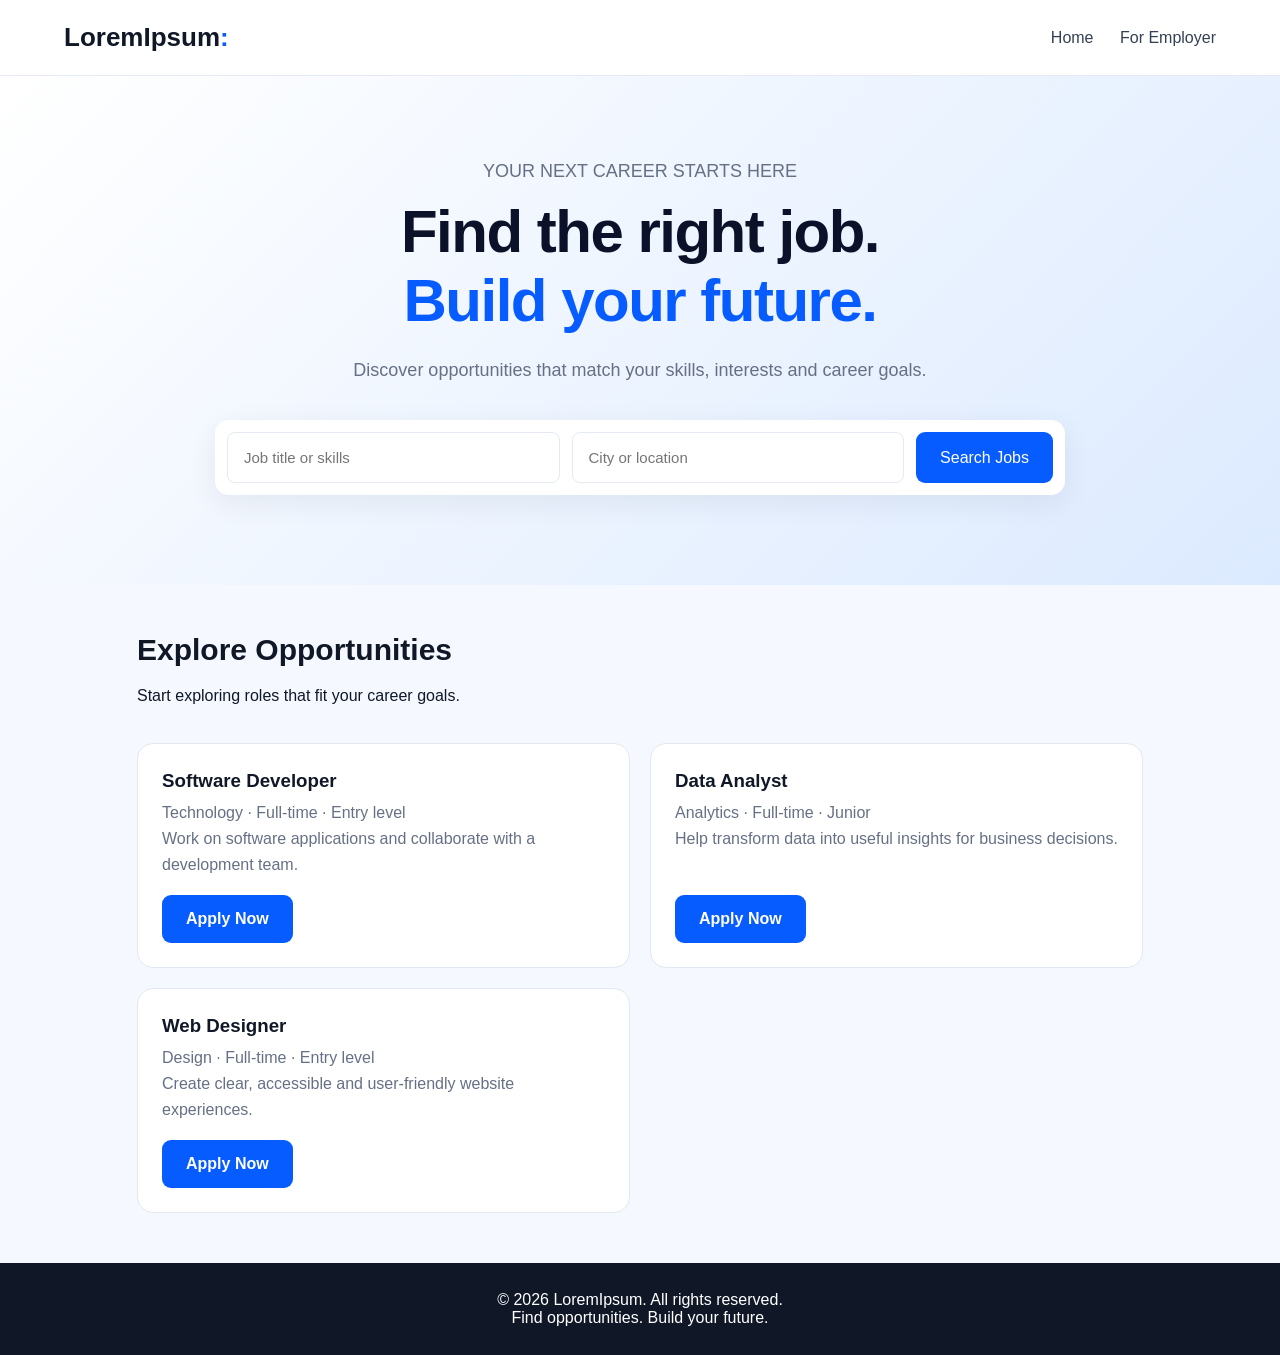
==== pages/employee.html @ 87684c15 "Add complete job portal website" ====
<!DOCTYPE html>
<html lang="en">
<head>
    <meta charset="UTF-8">
    <meta name="viewport" content="width=device-width, initial-scale=1.0">
    <title>Find Opportunities - JobPortal</title>
    <link rel="stylesheet" href="../css/style.css">
</head>
<body>
    <header class="employee-header">
        <div class="employee-logo">LoremIpsum<span>:</span></div>
        <nav>
            <a href="../index.html">Home</a>
            <a href="employer.html">For Employer</a>
        </nav>
    </header>

    <section class="employee-hero">
        <p>YOUR NEXT CAREER STARTS HERE</p>
        <h1>Find the right job.<br><span>Build your future.</span></h1>
        <p>Discover opportunities that match your skills, interests and career goals.</p>

        <form class="job-search" id="jobSearchForm">
            <input id="jobKeyword" type="search" placeholder="Job title or skills">
            <input id="jobLocation" type="search" placeholder="City or location">
            <button type="submit">Search Jobs</button>
        </form>
    </section>

    <main class="employee-section">
        <h2>Explore Opportunities</h2>
        <p>Start exploring roles that fit your career goals.</p>

        <div class="job-card">
            <h3>Software Developer</h3>
            <p>Technology · Full-time · Entry level</p>
            <p>Work on software applications and collaborate with a development team.</p>
            <a class="employee-button" href="mailto:careers@example.com?subject=Software%20Developer%20Application">Apply Now</a>
        </div>

        <div class="job-card">
            <h3>Data Analyst</h3>
            <p>Analytics · Full-time · Junior</p>
            <p>Help transform data into useful insights for business decisions.</p>
            <a class="employee-button" href="mailto:careers@example.com?subject=Data%20Analyst%20Application">Apply Now</a>
        </div>

        <div class="job-card">
            <h3>Web Designer</h3>
            <p>Design · Full-time · Entry level</p>
            <p>Create clear, accessible and user-friendly website experiences.</p>
            <a class="employee-button" href="mailto:careers@example.com?subject=Web%20Designer%20Application">Apply Now</a>
        </div>

        <p id="searchMessage" role="status"></p>
    </main>

    <footer class="employee-footer">
        <p>© 2026 LoremIpsum. All rights reserved.</p>
        <p>Find opportunities. Build your future.</p>
    </footer>

    <script>
        const searchForm = document.getElementById("jobSearchForm");
        const jobCards = document.querySelectorAll(".job-card");
        const searchMessage = document.getElementById("searchMessage");

        searchForm.addEventListener("submit", function(event) {
            event.preventDefault();

            const keyword = document.getElementById("jobKeyword").value.trim().toLowerCase();
            const location = document.getElementById("jobLocation").value.trim().toLowerCase();
            let matches = 0;

            jobCards.forEach(function(card) {
                const text = card.textContent.toLowerCase();
                const matchesKeyword = !keyword || text.includes(keyword);
                const matchesLocation = !location || text.includes(location);

                const show = matchesKeyword && matchesLocation;
                card.hidden = !show;
                if (show) matches++;
            });

            searchMessage.textContent = matches
                ? matches + " sample job(s) found."
                : "No matching sample jobs found. Try different search terms.";
        });
    </script>
</body>
</html>
---- css/style.css ----
/* Google Fonts are imported in HTML */
:root {
    --primary-blue: #0052ff;
    --primary-hover: #0040cc;
    --bg-light: #f0f7ff;
    --text-dark: #0a1128;
    --text-muted: #64748b;
    --border-color: #cbd5e1;
    --white: #ffffff;
    --success-green: #16a34a;
    --yellow-badge: #eab308;
    --font-main: 'Manrope', sans-serif;
}

html {
    scroll-behavior: smooth;
}

*, *::before, *::after {
    margin: 0;
    padding: 0;
    box-sizing: border-box;
}

body, button, input, select, textarea {
    font-family: 'Manrope', sans-serif;
}

body {
    font-family: 'Manrope', sans-serif;
    color: var(--text-dark);
    background-color: var(--white);
    overflow-x: hidden;
    -webkit-font-smoothing: antialiased;
}

/* Navigation Bar */
.navbar {
    width: 100%;
    background-color: rgba(255, 255, 255, 0.85);
    backdrop-filter: blur(12px);
    -webkit-backdrop-filter: blur(12px);
    padding: 20px 0;
    position: fixed;
    top: 0;
    left: 0;
    z-index: 1000;
    border-bottom: 1px solid rgba(226, 232, 240, 0.8);
    box-shadow: 0 4px 30px rgba(0, 0, 0, 0.03);
}

.nav-container {
    max-width: 1560px;
    width: 94%;
    margin: 0 auto;
    padding: 0 20px;
    display: flex;
    justify-content: space-between;
    align-items: center;
}

.logo {
    font-size: 1.6rem;
    font-weight: 800;
    color: #0f172a;
    letter-spacing: -0.03em;
    cursor: pointer;
}

.logo a {
    text-decoration: none;
    color: inherit;
    display: inline-block;
}

.logo-accent {
    color: var(--primary-blue);
}

.nav-links {
    display: flex;
    align-items: center;
    gap: 48px;
}

.nav-links a {
    text-decoration: none;
    color: #475569;
    font-weight: 600;
    font-size: 0.95rem;
    position: relative;
    padding: 8px 0;
    transition: color 0.3s ease;
}

.nav-links a:hover,
.nav-links a.active {
    color: var(--primary-blue);
}

.nav-links a::after {
    content: '';
    position: absolute;
    bottom: 0;
    left: 0;
    width: 0%;
    height: 2px;
    background-color: var(--primary-blue);
    border-radius: 4px;
    transition: width 0.3s ease;
}

.nav-links a:hover::after,
.nav-links a.active::after {
    width: 100%;
}

/* Standalone Employer Page Hero modifier */
.employer-page-hero {
    padding-top: 110px !important;
    border-top: none !important;
}

/* Hero Section */
.hero-section {
    position: relative;
    min-height: 100vh;
    display: flex;
    align-items: center;
    background: radial-gradient(circle at 85% 25%, rgba(219, 234, 254, 0.6) 0%, transparent 45%),
                radial-gradient(circle at 15% 75%, rgba(239, 246, 255, 0.8) 0%, transparent 40%),
                linear-gradient(135deg, #f8fbff 0%, #e8f2fe 100%);
    overflow: hidden;
    padding: 110px 0 50px 0;
}

/* Background Blobs */
.bg-shape {
    position: absolute;
    border-radius: 50%;
    filter: blur(80px);
    z-index: 0;
}

.blob-1 {
    top: -100px;
    left: -100px;
    width: 600px;
    height: 600px;
    background: rgba(255, 255, 255, 0.8);
}

.blob-2 {
    bottom: -100px;
    right: 10%;
    width: 800px;
    height: 800px;
    background: rgba(96, 165, 250, 0.3);
}

.blob-3 {
    top: 20%;
    right: 30%;
    width: 400px;
    height: 400px;
    background: rgba(147, 197, 253, 0.4);
}

.container {
    position: relative;
    z-index: 1;
    max-width: 1620px;
    width: 95%;
    margin: 0 auto;
    padding: 0 20px;
    display: grid;
    grid-template-columns: 1fr 1.15fr;
    gap: 40px;
    align-items: center;
    min-height: calc(100vh - 120px);
}

/* LEFT COLUMN */
.left-column {
    max-width: 680px;
    width: 100%;
    display: flex;
    flex-direction: column;
    justify-content: center;
}

.eyebrow {
    font-size: 0.85rem;
    font-weight: 700;
    letter-spacing: 2.5px;
    color: var(--primary-blue);
    margin-bottom: 20px;
    text-transform: uppercase;
}

h1 {
    font-size: 4.1rem;
    line-height: 1.1;
    font-weight: 800;
    letter-spacing: -0.025em;
    color: var(--text-dark);
    margin-bottom: 22px;
}

h1 .highlight {
    color: var(--primary-blue);
    font-style: italic;
}

.description {
    font-size: 1.15rem;
    line-height: 1.6;
    color: var(--text-muted);
    margin-bottom: 36px;
    max-width: 580px;
}

/* CTA Buttons - Symmetrical & Premium */
.cta-group {
    display: flex;
    gap: 20px;
    margin-bottom: 42px;
    align-items: stretch;
}

.btn {
    display: inline-flex;
    flex-direction: column;
    justify-content: center;
    align-items: center;
    width: 255px;
    height: 76px;
    padding: 14px 24px;
    border-radius: 16px;
    text-decoration: none;
    cursor: pointer;
    transition: all 0.25s cubic-bezier(0.16, 1, 0.3, 1);
    border: none;
    font-family: inherit;
    box-sizing: border-box;
    flex-shrink: 0;
}

.btn-title {
    font-size: 1.15rem;
    font-weight: 700;
    margin-bottom: 3px;
    letter-spacing: -0.01em;
}

.btn-sub {
    font-size: 0.84rem;
    font-weight: 500;
}

.btn-primary {
    background-color: #005bf6;
    color: #ffffff;
    box-shadow: 0 12px 28px -4px rgba(0, 91, 246, 0.42);
    border: 1px solid transparent;
}

.btn-primary .btn-sub {
    color: #ffffff;
    opacity: 0.95;
}

.btn-primary:hover {
    background-color: #004ecc;
    transform: translateY(-2px);
    box-shadow: 0 16px 32px -4px rgba(0, 91, 246, 0.5);
}

.btn-secondary {
    background-color: #ffffff;
    color: #005bf6;
    border: 1px solid #dce4ee;
    box-shadow: 0 4px 12px rgba(15, 23, 42, 0.03);
}

.btn-secondary .btn-title {
    color: #005bf6;
}

.btn-secondary .btn-sub {
    color: #005bf6;
    opacity: 1;
}

.btn-secondary:hover {
    border-color: #005bf6;
    background-color: #f8fbff;
    transform: translateY(-2px);
    box-shadow: 0 8px 20px rgba(0, 91, 246, 0.12);
}

/* Features Grid - Matching Exact Theme & Icons */
.features {
    display: grid;
    grid-template-columns: repeat(4, 1fr);
    gap: 16px;
    padding-top: 24px;
    border-top: 1px solid rgba(203, 213, 225, 0.5);
}

.feature-item {
    display: flex;
    align-items: center;
    gap: 14px;
}

.feature-icon {
    width: 44px;
    height: 44px;
    display: flex;
    align-items: center;
    justify-content: center;
    flex-shrink: 0;
}

.icon-circle-light {
    border-radius: 50%;
    background-color: #dbeafe;
    transition: transform 0.25s ease, background-color 0.25s ease;
}

.feature-item:hover .icon-circle-light {
    transform: scale(1.06);
    background-color: #bfdbfe;
}

.feature-text {
    display: flex;
    flex-direction: column;
}

.feature-text strong {
    font-size: 0.94rem;
    line-height: 1.22;
    color: #0a0f1d;
    font-weight: 700;
    margin-bottom: 3px;
}

.feature-text span {
    font-size: 0.76rem;
    line-height: 1.35;
    color: #64748b;
    font-weight: 400;
}

/* RIGHT COLUMN */
.right-column {
    position: relative;
    display: flex;
    justify-content: flex-end;
    align-items: center;
    gap: 80px;
    min-height: 580px;
    width: 100%;
    padding-right: 15px;
}

/* Flowchart */
.flowchart {
    position: relative;
    display: flex;
    flex-direction: column;
    align-items: center;
    z-index: 5;
    flex-shrink: 0;
}

.flow-step {
    background: #ffffff;
    padding: 10px 22px 10px 10px;
    border-radius: 40px;
    display: flex;
    align-items: center;
    gap: 14px;
    font-size: 0.88rem;
    font-weight: 700;
    color: #0f172a;
    box-shadow: 0 4px 18px rgba(15, 23, 42, 0.05);
    width: 255px;
    transition: transform 0.25s ease, box-shadow 0.25s ease;
    position: relative;
    z-index: 5;
}

.flow-step:hover {
    transform: translateY(-2px);
    box-shadow: 0 8px 25px rgba(15, 23, 42, 0.08);
}

.step-icon {
    width: 44px;
    height: 44px;
    background: #eff6ff;
    color: #0066ff;
    border-radius: 50%;
    display: flex;
    align-items: center;
    justify-content: center;
    font-size: 1.15rem;
    flex-shrink: 0;
}

.step-icon svg {
    display: block;
}

.active-step {
    background: linear-gradient(to right, #ffffff, #e0f2fe);
    border: 1px solid #bae6fd;
    box-shadow: 0 8px 24px rgba(56, 189, 248, 0.22);
}

.active-icon {
    background: #0066ff;
    color: #ffffff;
    box-shadow: 0 4px 12px rgba(0, 102, 255, 0.35);
}

/* Continuous Flow Arrow Movement */
@keyframes arrowFlow {
    0%, 100% {
        transform: translateY(0);
        opacity: 0.6;
        color: #3b82f6;
    }
    50% {
        transform: translateY(5px);
        opacity: 1;
        color: #0052ff;
    }
}

.flow-arrow {
    color: #0066ff;
    font-size: 1.15rem;
    margin: 5px 0;
    z-index: 2;
    display: flex;
    justify-content: center;
    align-items: center;
    animation: arrowFlow 1.6s ease-in-out infinite;
}

.flow-arrow:nth-of-type(2) {
    animation-delay: 0.25s;
}

.flow-arrow:nth-of-type(4) {
    animation-delay: 0.5s;
}

.flow-arrow:nth-of-type(6) {
    animation-delay: 0.75s;
}

.flow-arrow:nth-of-type(8) {
    animation-delay: 1.0s;
}

/* Flowing Dashed Connection Line to Card */
@keyframes marchDash {
    to {
        stroke-dashoffset: -20;
    }
}

@keyframes pulseArrow {
    0%, 100% {
        transform: translateX(0);
    }
    50% {
        transform: translateX(3px);
    }
}

.connection-line {
    position: absolute;
    left: 100%;
    bottom: 18px;
    width: 80px;
    height: 220px;
    z-index: 15;
    overflow: visible;
    pointer-events: none;
    filter: drop-shadow(0 2px 4px rgba(0, 82, 255, 0.25));
}

.connection-line path {
    stroke-dasharray: 6 4;
    animation: marchDash 1.1s linear infinite;
}

.connection-line polygon {
    animation: pulseArrow 1.1s ease-in-out infinite;
}

/* Background Graphics & Layered Waves */
.bg-graphics {
    position: absolute;
    inset: 0;
    width: 100%;
    height: 100%;
    overflow: hidden;
    pointer-events: none;
    z-index: 0;
}

.bg-waves {
    position: absolute;
    right: -5%;
    top: 0;
    width: 65%;
    height: 100%;
    pointer-events: none;
    opacity: 0.9;
}
/* Hero Handwritten Notes */
.hero-handwritten {
    position: absolute;
    z-index: 10;
    display: flex;
    flex-direction: column;
    pointer-events: none;
    user-select: none;
}

.hero-handwritten-text {
    font-family: 'Caveat', cursive;
    font-weight: 700;
    font-size: 1.48rem;
    color: var(--primary-blue, #0052ff);
    line-height: 1.15;
    text-align: center;
    letter-spacing: -0.01em;
    text-shadow: 0 1px 2px rgba(0, 82, 255, 0.15);
}

.hero-top-note {
    top: -86px;
    left: 360px;
    width: 110px;
    transform: rotate(-4deg);
    align-items: center;
}

.hero-bottom-note {
    top: 552px;
    left: 170px;
    width: 185px;
    transform: rotate(-3deg);
    align-items: flex-start;
}

.hero-bottom-note .hero-handwritten-text {
    text-align: left;
}

.note-underline {
    margin-top: 2px;
    margin-left: 0;
    filter: drop-shadow(0 1px 2px rgba(0, 82, 255, 0.2));
}

/* Profile Card Stack & Elements */
.cards-stack-wrapper {
    position: relative;
    width: 520px;
    flex-shrink: 0;
    z-index: 3;
    user-select: none;
}

.cards-stack {
    position: relative;
    width: 520px;
    height: 560px;
}

/* Stacked Background Cards */
.card-stacked {
    position: absolute;
    width: 380px;
    height: 505px;
    background: var(--white);
    border-radius: 24px;
    box-shadow: 0 15px 35px rgba(15, 23, 42, 0.08);
    border: 1px solid rgba(226, 232, 240, 0.85);
    overflow: hidden;
    transition: transform 0.35s cubic-bezier(0.16, 1, 0.3, 1), box-shadow 0.35s ease;
}

.card-back {
    top: 44px;
    left: 110px;
    z-index: 1;
    opacity: 0.94;
    transform: rotate(5deg);
    transform-origin: 20% 80%;
}

.card-middle {
    top: 22px;
    left: 55px;
    z-index: 2;
    opacity: 0.97;
    transform: rotate(2.5deg);
    transform-origin: 20% 80%;
}

.cards-stack:hover .card-middle {
    transform: rotate(3.6deg) translate(2px, 1px);
    box-shadow: 0 20px 40px rgba(15, 23, 42, 0.1);
}

.cards-stack:hover .card-back {
    transform: rotate(6.8deg) translate(5px, 3px);
    box-shadow: 0 24px 48px rgba(15, 23, 42, 0.12);
}

.stacked-exposed-col {
    position: absolute;
    top: 18px;
    right: 12px;
    width: 62px;
    display: flex;
    flex-direction: column;
    align-items: center;
    z-index: 2;
}

.stacked-badge {
    background-color: #f59e0b;
    color: var(--white);
    font-size: 0.74rem;
    font-weight: 700;
    padding: 4px 10px;
    border-radius: 14px;
    letter-spacing: 0.2px;
}

.stacked-avatar {
    width: 48px;
    height: 48px;
    border-radius: 50%;
    overflow: hidden;
    margin-top: 14px;
    margin-bottom: 10px;
    background: #f1f5f9;
    box-shadow: 0 2px 8px rgba(0, 0, 0, 0.08);
    border: 2px solid #ffffff;
}

.stacked-avatar img {
    width: 100%;
    height: 100%;
    object-fit: cover;
}

.skeleton-line {
    background: #e2e8f0;
    border-radius: 3px;
    margin-bottom: 6px;
}

.skeleton-title {
    width: 44px;
    height: 6px;
}

.skeleton-sub {
    width: 32px;
    height: 5px;
    margin-bottom: 10px;
}

.skeleton-pills {
    display: flex;
    justify-content: center;
}

.skeleton-pills span {
    width: 38px;
    height: 12px;
    background: #f1f5f9;
    border-radius: 6px;
}

.stacked-btn-strip {
    position: absolute;
    bottom: 20px;
    right: 10px;
    width: 58px;
    height: 36px;
    background: #93c5fd;
    border-radius: 10px;
    opacity: 0.85;
}

/* Main Profile Card */
.profile-card {
    position: absolute;
    top: 0;
    left: 0;
    width: 380px;
    height: 505px;
    background: var(--white);
    border-radius: 24px;
    padding: 24px 20px;
    box-shadow: 0 25px 50px -12px rgba(15, 23, 42, 0.14), 0 0 0 1px rgba(255, 255, 255, 0.9);
    z-index: 3;
    transition: transform 0.3s ease, box-shadow 0.3s ease;
    box-sizing: border-box;
    display: flex;
    flex-direction: column;
}

.profile-card:hover {
    transform: translateY(-2px);
    box-shadow: 0 30px 60px -12px rgba(15, 23, 42, 0.18);
}

.match-badge {
    position: absolute;
    top: 18px;
    right: 18px;
    background-color: var(--success-green);
    color: var(--white);
    font-size: 0.78rem;
    font-weight: 700;
    padding: 6px 14px;
    border-radius: 16px;
    letter-spacing: 0.2px;
}

.profile-header {
    display: flex;
    flex-direction: column;
    align-items: center;
    text-align: center;
    margin-bottom: 16px;
    margin-top: 4px;
}

.avatar-ring {
    width: 90px;
    height: 90px;
    border-radius: 50%;
    padding: 3px;
    background: #e0f2fe;
    margin-bottom: 12px;
    box-shadow: 0 4px 12px rgba(0, 102, 255, 0.12);
}

.avatar-ring img {
    width: 100%;
    height: 100%;
    border-radius: 50%;
    object-fit: cover;
    background: #f1f5f9;
}

.profile-header h2 {
    font-size: 1.35rem;
    font-weight: 800;
    color: #0f172a;
    display: flex;
    align-items: center;
    gap: 6px;
    margin-bottom: 2px;
}

.verify-badge {
    display: inline-flex;
    align-items: center;
    justify-content: center;
    vertical-align: middle;
}

.job-title {
    font-size: 0.92rem;
    color: #64748b;
    font-weight: 500;
}

.profile-meta {
    display: flex;
    justify-content: center;
    align-items: center;
    gap: 10px;
    margin-bottom: 20px;
    font-size: 0.78rem;
    color: #475569;
    font-weight: 500;
}

.profile-meta span {
    display: flex;
    align-items: center;
    gap: 5px;
}

.profile-meta span svg {
    flex-shrink: 0;
}

.profile-meta .divider {
    color: #cbd5e1;
    font-weight: 300;
}

/* Skills Single Row */
.skills {
    display: flex;
    flex-wrap: nowrap;
    justify-content: center;
    gap: 5px;
    margin-bottom: 20px;
    overflow-x: hidden;
}

.skill-pill {
    background-color: #e0f2fe;
    color: #0369a1;
    font-size: 0.72rem;
    font-weight: 600;
    padding: 5px 10px;
    border-radius: 14px;
    white-space: nowrap;
    transition: background-color 0.2s;
}

.skill-pill:hover {
    background-color: #bae6fd;
}

hr {
    border: none;
    border-top: 1px solid #f1f5f9;
    margin-bottom: 18px;
}

.availability-row {
    display: flex;
    justify-content: space-between;
    margin-bottom: 22px;
    padding: 0 6px;
}

.info-block {
    display: flex;
    align-items: center;
    gap: 10px;
}

.icon-box {
    width: 38px;
    height: 38px;
    background-color: #f8fafc;
    border: 1px solid #e2e8f0;
    border-radius: 10px;
    display: flex;
    align-items: center;
    justify-content: center;
    color: #475569;
    flex-shrink: 0;
}

.icon-box svg {
    display: block;
    flex-shrink: 0;
}

.info-label {
    font-size: 0.74rem;
    color: #64748b;
    margin-bottom: 2px;
}

.info-value {
    font-size: 0.88rem;
    font-weight: 800;
    color: #0f172a;
}

.btn-full {
    width: 100%;
    background-color: #0066ff;
    color: var(--white);
    border: none;
    padding: 15px;
    border-radius: 14px;
    font-weight: 700;
    font-size: 0.98rem;
    cursor: default;
    user-select: none;
    font-family: inherit;
    box-shadow: 0 8px 20px rgba(0, 102, 255, 0.25);
}

/* Responsive Media Queries */
@media (max-width: 1350px) {
    .container {
        gap: 32px;
    }
    
    h1 {
        font-size: 3.5rem;
    }
    
    .features {
        grid-template-columns: repeat(2, 1fr);
        gap: 20px;
    }
    
    .right-column {
        gap: 60px;
    }
    
    .connection-line {
        width: 60px;
    }
    
    .flow-step {
        width: 240px;
        font-size: 0.84rem;
    }
    
    .cards-stack-wrapper,
    .cards-stack {
        width: 500px;
    }
}

@media (max-width: 1120px) {
    .container {
        grid-template-columns: 1fr;
        gap: 60px;
        padding-top: 30px;
        min-height: auto;
    }
    
    .left-column {
        max-width: 750px;
        text-align: center;
        margin: 0 auto;
    }
    
    .description {
        margin: 0 auto 36px auto;
    }
    
    .cta-group {
        justify-content: center;
    }
    
    .features {
        grid-template-columns: repeat(2, 1fr);
        max-width: 620px;
        margin: 0 auto;
        gap: 24px;
        text-align: left;
    }
    
    .right-column {
        justify-content: center;
        padding-right: 0;
    }
}

@media (max-width: 768px) {
    .hero-section {
        padding: 90px 0 30px 0;
    }

    h1 {
        font-size: 2.4rem;
    }
    
    .features {
        grid-template-columns: 1fr;
        text-align: left;
    }
    
    .cta-group {
        flex-direction: column;
        gap: 14px;
    }
    
    .btn {
        width: 100%;
        max-width: 340px;
        height: 74px;
        margin: 0 auto;
    }
    
    .right-column {
        flex-direction: column;
        gap: 40px;
    }
    
    .connection-line {
        display: none;
    }
    
    .cards-stack-wrapper,
    .cards-stack {
        width: 100%;
        max-width: 380px;
    }

    .hero-top-note {
        left: auto;
        right: 15px;
        top: -82px;
        transform: rotate(-4deg);
    }

    .hero-bottom-note {
        left: 50%;
        transform: translateX(-50%) rotate(-2deg);
        right: auto;
        top: auto;
        bottom: -55px;
    }
}

/* ==========================================================================
   SECTION 2: FOR EMPLOYERS SECTION STYLES
   ========================================================================== */

.employers-section {
    position: relative;
    background: radial-gradient(circle at 12% 18%, rgba(224, 242, 254, 0.45) 0%, transparent 42%),
                radial-gradient(circle at 88% 82%, rgba(219, 234, 254, 0.4) 0%, transparent 45%),
                linear-gradient(160deg, #ffffff 0%, #f6faff 50%, #edf6fe 100%);
    min-height: 100vh;
    display: flex;
    align-items: center;
    justify-content: center;
    padding: 80px 0;
    overflow: hidden;
    color: #0f172a;
    border-top: 1px solid #f1f5f9;
    scroll-margin-top: 80px;
}

/* Vector Background Graphics */
.bg-graphics-emp {
    position: absolute;
    inset: 0;
    width: 100%;
    height: 100%;
    overflow: hidden;
    pointer-events: none;
    z-index: 0;
}

.bg-vector-emp {
    position: absolute;
    inset: 0;
    width: 100%;
    height: 100%;
    pointer-events: none;
}

/* Container */
.employers-container {
    max-width: 1480px;
    width: 92%;
    margin: 0 auto;
    display: grid;
    grid-template-columns: 1.02fr 1.18fr;
    gap: 60px;
    align-items: center;
    position: relative;
    z-index: 2;
}

/* LEFT COLUMN */
.employers-left {
    display: flex;
    flex-direction: column;
    align-items: flex-start;
}

.employers-eyebrow {
    font-size: 0.82rem;
    font-weight: 800;
    letter-spacing: 0.08em;
    color: #0284c7;
    margin-bottom: 22px;
    text-transform: uppercase;
}

.employers-title {
    font-size: clamp(2.7rem, 3.8vw, 3.85rem);
    font-weight: 800;
    line-height: 1.12;
    color: #0a1128;
    letter-spacing: -0.025em;
    margin-bottom: 24px;
}

.title-accent-blue {
    color: #0084eb;
    font-style: italic;
}

.employers-desc {
    font-size: 1.05rem;
    line-height: 1.62;
    color: #64748b;
    max-width: 500px;
    margin-bottom: 36px;
    font-weight: 400;
}

/* CTA Row */
.employers-cta-row {
    display: flex;
    align-items: center;
    gap: 28px;
    margin-bottom: 48px;
    flex-wrap: wrap;
}

.btn-employer-primary {
    display: inline-flex;
    align-items: center;
    justify-content: center;
    background-color: #0047cc;
    color: #ffffff;
    padding: 15px 32px;
    border-radius: 9999px;
    font-weight: 600;
    font-size: 1rem;
    text-decoration: none;
    box-shadow: 0 6px 20px rgba(0, 71, 204, 0.28);
    transition: all 0.25s ease;
    border: none;
    cursor: pointer;
}

.btn-employer-primary:hover {
    background-color: #0037a3;
    transform: translateY(-2px);
    box-shadow: 0 10px 25px rgba(0, 71, 204, 0.38);
}

/* 2x2 Features Grid */
.employers-features-grid {
    display: grid;
    grid-template-columns: repeat(2, 1fr);
    gap: 28px 36px;
    max-width: 620px;
}

.feature-card-emp {
    display: flex;
    align-items: flex-start;
    gap: 15px;
}

.feature-icon-box-emp {
    width: 44px;
    height: 44px;
    min-width: 44px;
    border-radius: 12px;
    background-color: #e0f2fe;
    display: flex;
    align-items: center;
    justify-content: center;
    color: #0052ff;
    transition: transform 0.2s ease, background-color 0.2s ease;
}

.feature-card-emp:hover .feature-icon-box-emp {
    transform: scale(1.06);
    background-color: #bae6fd;
}

.feature-info-emp h3 {
    font-size: 0.94rem;
    font-weight: 700;
    color: #0a1128;
    margin-bottom: 5px;
    line-height: 1.3;
    white-space: nowrap;
}

.feature-info-emp p {
    font-size: 0.84rem;
    color: #64748b;
    line-height: 1.45;
}

/* RIGHT COLUMN: Dashboard Scene */
.employers-right {
    position: relative;
    display: flex;
    justify-content: center;
}

.dashboard-scene {
    position: relative;
    width: 100%;
    max-width: 630px;
    padding: 35px 20px 45px 20px;
    user-select: none;
}

/* Dot Matrices */
.dot-matrix {
    position: absolute;
    width: 120px;
    height: 90px;
    background-image: radial-gradient(#93c5fd 1.8px, transparent 1.8px);
    background-size: 14px 14px;
    opacity: 0.55;
    z-index: 1;
    pointer-events: none;
}

.dots-top-right {
    top: 5px;
    right: 35px;
}

.dots-bottom-right {
    bottom: 30px;
    right: -10px;
}

/* Floating Badges */
.floating-badge {
    position: absolute;
    background: #ffffff;
    border-radius: 16px;
    padding: 10px 18px 10px 12px;
    display: flex;
    align-items: center;
    gap: 12px;
    box-shadow: 0 12px 32px rgba(15, 23, 42, 0.09), 0 2px 6px rgba(0, 0, 0, 0.02);
    border: 1px solid rgba(226, 232, 240, 0.95);
    z-index: 10;
    backdrop-filter: blur(8px);
    -webkit-backdrop-filter: blur(8px);
}

.badge-top-right {
    top: -24px;
    right: -15px;
    animation: empFloat1 4.5s ease-in-out infinite alternate;
}

.badge-bottom-left {
    bottom: -15px;
    left: -28px;
    animation: empFloat2 4s ease-in-out infinite alternate;
}

@keyframes empFloat1 {
    0% { transform: translateY(0); }
    100% { transform: translateY(-7px); }
}

@keyframes empFloat2 {
    0% { transform: translateY(0); }
    100% { transform: translateY(6px); }
}

.badge-icon-blue {
    width: 36px;
    height: 36px;
    min-width: 36px;
    border-radius: 50%;
    background-color: #eff6ff;
    display: flex;
    align-items: center;
    justify-content: center;
    color: #0052ff;
}

.badge-title {
    font-size: 1.15rem;
    font-weight: 800;
    color: #0a1128;
    line-height: 1.15;
}

.badge-sub {
    font-size: 0.74rem;
    color: #64748b;
    font-weight: 500;
}

.burst-rays {
    position: absolute;
    top: -14px;
    right: -14px;
    pointer-events: none;
    filter: drop-shadow(0 2px 4px rgba(0, 102, 255, 0.2));
}

/* Handwritten Notes */
.handwritten-wrapper {
    position: absolute;
    z-index: 12;
    pointer-events: none;
    user-select: none;
}

.top-handwritten {
    top: -65px;
    left: 110px;
    display: flex;
    flex-direction: column;
    align-items: center;
    transform: rotate(-3deg);
}

.bottom-handwritten {
    bottom: -15px;
    right: -30px;
    display: flex;
    align-items: center;
    gap: 8px;
    transform: rotate(2deg);
}

.handwritten-text {
    font-family: 'Caveat', cursive;
    font-weight: 700;
    font-size: 1.5rem;
    color: #1d4ed8;
    line-height: 1.15;
    letter-spacing: -0.01em;
    text-shadow: 0 1px 2px rgba(29, 78, 216, 0.12);
}

.handwritten-arrow-down {
    margin-top: 2px;
    filter: drop-shadow(0 1px 2px rgba(30, 64, 175, 0.15));
}

.handwritten-arrow-up {
    filter: drop-shadow(0 1px 2px rgba(30, 64, 175, 0.15));
}

/* Main Dashboard Card */
.dashboard-card {
    position: relative;
    z-index: 5;
    background: #ffffff;
    border-radius: 20px;
    padding: 24px;
    border: 1px solid rgba(226, 232, 240, 0.95);
    box-shadow: 0 20px 48px rgba(15, 23, 42, 0.08), 0 2px 6px rgba(0, 0, 0, 0.02);
    transition: transform 0.3s ease, box-shadow 0.3s ease;
}

.dashboard-card:hover {
    box-shadow: 0 24px 54px rgba(15, 23, 42, 0.11), 0 4px 12px rgba(0, 0, 0, 0.03);
}

/* Job Card Header */
.job-card-header {
    display: flex;
    justify-content: space-between;
    align-items: center;
    margin-bottom: 20px;
    padding-bottom: 16px;
    border-bottom: 1px solid #f1f5f9;
}

.job-role-info {
    display: flex;
    align-items: center;
    gap: 14px;
}

.job-briefcase-icon {
    width: 44px;
    height: 44px;
    border-radius: 12px;
    background-color: #e0f2fe;
    display: flex;
    align-items: center;
    justify-content: center;
    color: #0052ff;
}

.job-titles h3 {
    font-size: 1.05rem;
    font-weight: 800;
    color: #0a1128;
    margin-bottom: 3px;
    letter-spacing: -0.01em;
}

.job-meta {
    font-size: 0.8rem;
    color: #64748b;
    font-weight: 500;
}

.status-badge-active {
    display: inline-flex;
    align-items: center;
    gap: 6px;
    background-color: #ecfdf5;
    color: #16a34a;
    font-size: 0.72rem;
    font-weight: 800;
    letter-spacing: 0.04em;
    padding: 5px 12px;
    border-radius: 9999px;
}

.status-dot {
    width: 6px;
    height: 6px;
    border-radius: 50%;
    background-color: #16a34a;
}

/* Metrics Ribbon (4 Columns) */
.metrics-ribbon {
    display: grid;
    grid-template-columns: repeat(4, 1fr);
    background-color: #f8fafc;
    border-radius: 14px;
    padding: 10px 14px;
    margin-bottom: 24px;
    border: 1px solid #edf2f7;
}

.metric-col {
    display: flex;
    align-items: center;
    justify-content: space-between;
    padding: 4px 10px;
    position: relative;
}

.metric-col:not(:last-child)::after {
    content: '';
    position: absolute;
    right: 0;
    top: 15%;
    height: 70%;
    width: 1px;
    background-color: #e2e8f0;
}

.metric-value {
    font-size: 1.15rem;
    font-weight: 800;
    color: #0a1128;
    display: block;
    line-height: 1.2;
}

.metric-label {
    font-size: 0.74rem;
    color: #64748b;
    font-weight: 500;
    display: block;
}

.metric-icon-box {
    width: 28px;
    height: 28px;
    border-radius: 50%;
    display: flex;
    align-items: center;
    justify-content: center;
}

.bg-blue-subtle {
    background-color: #eff6ff;
}

.bg-green-subtle {
    background-color: #ecfdf5;
}

/* Applicants Section */
.applicants-section {
    display: flex;
    flex-direction: column;
}

.applicants-header {
    display: flex;
    justify-content: space-between;
    align-items: center;
    margin-bottom: 12px;
}

.applicants-title {
    font-size: 0.92rem;
    font-weight: 700;
    color: #0a1128;
}

.applicants-sort {
    font-size: 0.75rem;
    color: #94a3b8;
    font-weight: 500;
}

.applicants-list {
    display: flex;
    flex-direction: column;
    gap: 8px;
}

.applicant-row {
    display: flex;
    align-items: center;
    padding: 9px 12px;
    border-radius: 12px;
    background-color: #ffffff;
    border: 1px solid #f1f5f9;
    transition: all 0.2s ease;
    gap: 12px;
}

.applicant-row:hover {
    background-color: #f8fafc;
    border-color: #e2e8f0;
    transform: translateX(2px);
}

.applicant-avatar {
    width: 38px;
    height: 38px;
    min-width: 38px;
    border-radius: 50%;
    overflow: hidden;
    border: 1.5px solid #e2e8f0;
    background-color: #e2e8f0;
}

.applicant-avatar img {
    width: 100%;
    height: 100%;
    object-fit: cover;
    display: block;
}

.applicant-info {
    flex: 1;
    min-width: 0;
}

.applicant-name {
    font-size: 0.88rem;
    font-weight: 700;
    color: #0a1128;
    margin-bottom: 2px;
    white-space: nowrap;
    overflow: hidden;
    text-overflow: ellipsis;
}

.applicant-skills {
    font-size: 0.73rem;
    color: #64748b;
    white-space: nowrap;
    overflow: hidden;
    text-overflow: ellipsis;
}

.match-pill {
    display: inline-flex;
    align-items: center;
    gap: 5px;
    background-color: #ecfdf5;
    border: 1px solid #bbf7d0;
    color: #16a34a;
    font-size: 0.74rem;
    font-weight: 700;
    padding: 3px 9px;
    border-radius: 9999px;
    white-space: nowrap;
}

.btn-profile-link {
    background-color: #ffffff;
    border: 1px solid #cbd5e1;
    color: #334155;
    font-size: 0.75rem;
    font-weight: 600;
    padding: 5px 12px;
    border-radius: 9999px;
    cursor: default;
    white-space: nowrap;
    font-family: inherit;
    user-select: none;
}

.btn-menu-dots {
    background: transparent;
    border: none;
    cursor: default;
    padding: 4px;
    display: flex;
    align-items: center;
    justify-content: center;
    color: #94a3b8;
    border-radius: 6px;
    user-select: none;
}


/* Responsive Styles for Section 2 */
@media (max-width: 1200px) {
    .employers-container {
        grid-template-columns: 1fr;
        gap: 50px;
    }
    
    .employers-left {
        max-width: 700px;
        margin: 0 auto;
        text-align: center;
        align-items: center;
    }

    .employers-desc {
        margin-left: auto;
        margin-right: auto;
    }

    .employers-cta-row {
        justify-content: center;
    }

    .employers-features-grid {
        margin: 0 auto;
        text-align: left;
    }

    .employers-right {
        width: 100%;
    }
}

@media (max-width: 768px) {
    .employers-section {
        padding: 40px 0;
    }

    .employers-title {
        font-size: 2.3rem;
    }

    .employers-features-grid {
        grid-template-columns: 1fr;
        gap: 20px;
    }

    .metrics-ribbon {
        grid-template-columns: repeat(2, 1fr);
        gap: 12px;
    }

    .metric-col:not(:last-child)::after {
        display: none;
    }

    .logo-item {
        padding: 6px 18px;
    }

    .logo-item:not(:last-child)::after {
        display: none;
    }

    .badge-top-right {
        top: -15px;
        right: 0px;
    }

    .badge-bottom-left {
        bottom: -15px;
        left: 0px;
    }

    .top-handwritten {
        left: 20px;
    }

    .bottom-handwritten {
        right: 0px;
    }
}

/* ==========================================================================
   SECTION 3: COMMON QUESTIONS (FAQ)
   ========================================================================== */

.faq-section {
    position: relative;
    background: radial-gradient(circle at 10% 20%, rgba(224, 242, 254, 0.45) 0%, transparent 42%),
                radial-gradient(circle at 90% 85%, rgba(219, 234, 254, 0.4) 0%, transparent 45%),
                linear-gradient(160deg, #ffffff 0%, #f7faff 50%, #edf5fe 100%);
    min-height: 100vh;
    display: flex;
    flex-direction: column;
    justify-content: flex-start;
    align-items: center;
    padding: 95px 0 50px 0;
    overflow: hidden;
    color: #0f172a;
    border-top: 1px solid #f1f5f9;
    scroll-margin-top: 80px;
    box-sizing: border-box;
}

/* Minimal Vector Background */
.bg-graphics-faq {
    position: absolute;
    inset: 0;
    width: 100%;
    height: 100%;
    overflow: hidden;
    pointer-events: none;
    z-index: 0;
}

.bg-vector-faq {
    position: absolute;
    inset: 0;
    width: 100%;
    height: 100%;
    pointer-events: none;
}

/* Container */
.faq-container {
    max-width: 1260px;
    width: 90%;
    margin: 0 auto;
    position: relative;
    z-index: 2;
}

/* Handwritten Notes */
.faq-handwritten-top-right {
    position: absolute;
    top: -15px;
    right: -85px;
    z-index: 4;
    text-align: center;
    pointer-events: none;
    transform: rotate(5deg);
}

.faq-handwritten-bottom-right {
    position: absolute;
    bottom: -5px;
    right: -85px;
    z-index: 4;
    pointer-events: none;
    transform: rotate(-3deg);
}

.faq-handwritten-text {
    font-family: 'Caveat', cursive;
    font-size: 1.85rem;
    font-weight: 700;
    color: var(--primary-blue);
    line-height: 1.1;
    letter-spacing: -0.01em;
    display: block;
}

.faq-swoosh-underline {
    display: block;
    margin: 3px auto 0 auto;
    filter: drop-shadow(0 2px 4px rgba(0, 82, 255, 0.15));
}

/* Header */
.faq-header {
    text-align: center;
    margin-bottom: 20px;
}

.faq-eyebrow {
    font-size: 0.78rem;
    font-weight: 800;
    letter-spacing: 0.32em;
    color: #0284c7;
    text-transform: uppercase;
    margin-bottom: 4px;
}

.faq-main-title {
    font-size: clamp(2.1rem, 3.1vw, 3rem);
    font-weight: 800;
    color: #0a1128;
    letter-spacing: -0.025em;
    line-height: 1.12;
    margin-bottom: 6px;
}

.faq-subtitle {
    font-size: 0.98rem;
    color: #64748b;
    font-weight: 500;
    letter-spacing: -0.01em;
}

/* 2-Column Content Grid */
.faq-content-grid {
    display: grid;
    grid-template-columns: 370px 1fr;
    gap: 32px;
    align-items: flex-start;
}

/* LEFT COLUMN: Support Card & Pillars */
.faq-left-col {
    display: flex;
    flex-direction: column;
    position: sticky;
    top: 95px;
}

.faq-support-card {
    background: #ffffff;
    border-radius: 20px;
    padding: 30px 26px;
    border: 1px solid rgba(226, 232, 240, 0.95);
    box-shadow: 0 10px 30px rgba(0, 82, 255, 0.04), 0 2px 8px rgba(0, 0, 0, 0.01);
}

.faq-support-eyebrow {
    font-size: 0.76rem;
    font-weight: 800;
    letter-spacing: 0.1em;
    color: var(--primary-blue);
    margin-bottom: 12px;
    text-transform: uppercase;
}

.faq-support-title {
    font-size: 2.2rem;
    font-weight: 800;
    color: #0a1128;
    line-height: 1.12;
    margin-bottom: 12px;
    letter-spacing: -0.02em;
}

.faq-support-desc {
    font-size: 0.9rem;
    color: #64748b;
    line-height: 1.6;
    margin-bottom: 0;
}

.faq-support-divider {
    width: 100%;
    height: 1px;
    background: linear-gradient(90deg, #e2e8f0 0%, #edf2f7 60%, transparent 100%);
    margin: 22px 0 18px 0;
}

/* 3 Support Pillars */
.faq-pillars-list {
    display: flex;
    flex-direction: column;
    gap: 12px;
}

.faq-pillar-item {
    display: flex;
    align-items: center;
    gap: 14px;
    padding: 10px 14px;
    border-radius: 12px;
    background: #f8fbff;
    border: 1px solid #eef5fc;
    transition: transform 0.2s ease, background-color 0.2s ease, border-color 0.2s ease;
}

.faq-pillar-item:hover {
    transform: translateX(3px);
    background: #f0f7ff;
    border-color: #dbeafe;
}

.faq-pillar-icon {
    width: 36px;
    height: 36px;
    min-width: 36px;
    border-radius: 10px;
    background-color: #ffffff;
    display: flex;
    align-items: center;
    justify-content: center;
    color: var(--primary-blue);
    box-shadow: 0 2px 6px rgba(0, 82, 255, 0.08);
    transition: transform 0.2s ease;
}

.faq-pillar-item:hover .faq-pillar-icon {
    transform: scale(1.06);
}

.faq-pillar-info {
    flex: 1;
}

.faq-pillar-title {
    font-size: 0.86rem;
    font-weight: 700;
    color: #0a1128;
    margin-bottom: 2px;
    line-height: 1.2;
}

.faq-pillar-sub {
    font-size: 0.74rem;
    color: #64748b;
    line-height: 1.35;
}

/* RIGHT COLUMN: FAQ Accordion List */
.faq-accordion-list {
    display: flex;
    flex-direction: column;
    gap: 5px;
}

.faq-item {
    background: #ffffff;
    border: 1px solid #edf2f9;
    border-radius: 11px;
    overflow: hidden;
    transition: border-color 0.3s cubic-bezier(0.25, 1, 0.5, 1), box-shadow 0.3s cubic-bezier(0.25, 1, 0.5, 1), background-color 0.3s cubic-bezier(0.25, 1, 0.5, 1);
    box-shadow: 0 2px 5px rgba(0, 0, 0, 0.012);
}

.faq-item:hover {
    border-color: #cbd5e1;
    box-shadow: 0 4px 12px rgba(0, 82, 255, 0.04);
}

.faq-item.active {
    border-color: #93c5fd;
    background-color: #fafdff;
    box-shadow: 0 6px 18px rgba(0, 82, 255, 0.06);
}

.faq-question {
    width: 100%;
    display: flex;
    align-items: center;
    justify-content: space-between;
    padding: 7px 16px;
    background: transparent;
    border: none;
    cursor: pointer;
    text-align: left;
    font-family: inherit;
    gap: 14px;
}

.faq-q-left {
    display: flex;
    align-items: center;
    gap: 12px;
    flex: 1;
    min-width: 0;
}

.faq-num {
    display: inline-flex;
    align-items: center;
    justify-content: center;
    padding: 2px 10px;
    min-width: 32px;
    border-radius: 9999px;
    background-color: #f0f6ff;
    color: var(--primary-blue);
    font-weight: 700;
    font-size: 0.76rem;
    transition: background-color 0.3s cubic-bezier(0.25, 1, 0.5, 1), color 0.3s cubic-bezier(0.25, 1, 0.5, 1);
}

.faq-item.active .faq-num {
    background-color: var(--primary-blue);
    color: #ffffff;
}

.faq-title {
    font-size: 0.88rem;
    font-weight: 700;
    color: #0a1128;
    letter-spacing: -0.01em;
    white-space: nowrap;
    overflow: hidden;
    text-overflow: ellipsis;
}

.faq-toggle-icon {
    display: flex;
    align-items: center;
    justify-content: center;
    width: 22px;
    height: 22px;
    min-width: 22px;
    border-radius: 50%;
    color: var(--primary-blue);
}

.faq-icon-svg {
    transition: transform 0.35s cubic-bezier(0.25, 1, 0.5, 1);
}

.faq-icon-svg .line-v {
    transition: opacity 0.25s ease, transform 0.35s cubic-bezier(0.25, 1, 0.5, 1);
    transform-origin: center;
}

.faq-item.active .faq-icon-svg .line-v {
    opacity: 0;
    transform: rotate(90deg) scale(0.6);
}

/* Fluid Smooth Accordion Transition via CSS Grid */
.faq-answer {
    display: grid;
    grid-template-rows: 0fr;
    transition: grid-template-rows 0.38s cubic-bezier(0.25, 1, 0.5, 1);
}

.faq-item.active .faq-answer {
    grid-template-rows: 1fr;
}

.faq-answer-inner {
    overflow: hidden;
    padding: 0 16px 0 58px;
    opacity: 0;
    transform: translateY(-4px);
    transition: opacity 0.3s cubic-bezier(0.25, 1, 0.5, 1),
                transform 0.35s cubic-bezier(0.25, 1, 0.5, 1),
                padding-bottom 0.38s cubic-bezier(0.25, 1, 0.5, 1);
    font-size: 0.83rem;
    color: #475569;
    line-height: 1.5;
}

.faq-item.active .faq-answer-inner {
    opacity: 1;
    transform: translateY(0);
    padding-bottom: 14px;
}

.faq-lead-text {
    margin-bottom: 5px;
    font-weight: 500;
}

.faq-plan-list {
    list-style: none;
    padding-left: 0;
    margin: 5px 0 8px 0;
    display: flex;
    flex-direction: column;
    gap: 3px;
}

.faq-plan-list li {
    position: relative;
    padding-left: 14px;
}

.faq-plan-list li::before {
    content: '•';
    position: absolute;
    left: 0;
    color: var(--primary-blue);
    font-weight: 800;
    font-size: 1.05rem;
    line-height: 1.2;
}

.faq-sub-note {
    font-size: 0.8rem;
    color: #64748b;
    font-style: italic;
    margin-top: 5px;
}

/* Responsive Styles for Section 3 */
@media (max-width: 1200px) {
    .faq-content-grid {
        grid-template-columns: 1fr;
        gap: 32px;
    }

    .faq-left-col {
        max-width: 620px;
        margin: 0 auto;
        width: 100%;
    }

    .faq-pillars-list {
        display: grid;
        grid-template-columns: repeat(3, 1fr);
        gap: 12px;
    }

    .faq-handwritten-top-right {
        top: 10px;
        right: 20px;
    }

    .faq-handwritten-bottom-right {
        bottom: 10px;
        right: 20px;
    }
}

@media (max-width: 768px) {
    .faq-section {
        padding: 50px 0;
        min-height: auto;
    }

    .faq-main-title {
        font-size: 2.1rem;
    }

    .faq-pillars-list {
        grid-template-columns: 1fr;
        gap: 10px;
    }

    .faq-title {
        white-space: normal;
        font-size: 0.85rem;
    }

    .faq-handwritten-top-right,
    .faq-handwritten-bottom-right {
        display: none;
    }

    .faq-answer-inner {
        padding-left: 16px;
    }
}

/* ==========================================================================
   SECTION 4: FOOTER PAGE
   ========================================================================== */

.footer-section {
    position: relative;
    background: radial-gradient(circle at 50% 12%, rgba(224, 242, 254, 0.58) 0%, transparent 60%),
                radial-gradient(circle at 92% 82%, rgba(219, 234, 254, 0.42) 0%, transparent 50%),
                radial-gradient(circle at 8% 40%, rgba(239, 246, 255, 0.65) 0%, transparent 45%),
                linear-gradient(180deg, #ffffff 0%, #f7faff 45%, #eef5fe 100%);
    min-height: auto;
    color: #0a1128;
    padding: 65px 0 25px 0;
    overflow: hidden;
    box-sizing: border-box;
    border-top: 1px solid #edf2f7;
    scroll-margin-top: 80px;
}

/* Minimal Vector Background for Footer */
.bg-graphics-footer {
    position: absolute;
    inset: 0;
    width: 100%;
    height: 100%;
    overflow: hidden;
    pointer-events: none;
    z-index: 0;
}

.bg-vector-footer {
    position: absolute;
    inset: 0;
    width: 100%;
    height: 100%;
    pointer-events: none;
}

/* Ambient Glow Behind CTA */
.footer-bg-glow {
    position: absolute;
    top: 20px;
    left: 50%;
    transform: translateX(-50%);
    width: 600px;
    height: 220px;
    background: radial-gradient(circle, rgba(0, 82, 255, 0.08) 0%, transparent 70%);
    filter: blur(45px);
    pointer-events: none;
    z-index: 1;
}

/* Container */
.footer-container {
    max-width: 1260px;
    width: 90%;
    margin: 0 auto;
    position: relative;
    z-index: 2;
}

/* UPPER CTA BLOCK */
.footer-cta-block {
    text-align: center;
    padding: 0;
    margin-bottom: 0;
    display: flex;
    flex-direction: column;
    align-items: center;
}

.footer-cta-title {
    font-size: clamp(2.3rem, 3.2vw, 3.3rem);
    font-weight: 800;
    color: #0a1128;
    letter-spacing: -0.025em;
    line-height: 1.15;
    margin-bottom: 8px;
}

.footer-title-accent {
    color: var(--primary-blue);
    font-style: italic;
    font-weight: 700;
}

.footer-cta-subtitle {
    font-size: 0.98rem;
    color: #64748b;
    font-weight: 500;
    margin-bottom: 22px;
    letter-spacing: -0.01em;
}

.footer-cta-buttons {
    display: flex;
    align-items: center;
    justify-content: center;
    gap: 12px;
    flex-wrap: wrap;
}

.btn-footer-primary {
    display: inline-flex;
    align-items: center;
    justify-content: center;
    background-color: var(--primary-blue);
    color: #ffffff;
    padding: 12px 28px;
    border-radius: 9999px;
    font-weight: 700;
    font-size: 0.9rem;
    text-decoration: none;
    box-shadow: 0 8px 24px rgba(0, 82, 255, 0.32);
    transition: all 0.25s ease;
    border: 1.5px solid transparent;
}

.btn-footer-primary:hover {
    background-color: var(--primary-hover);
    transform: translateY(-2px);
    box-shadow: 0 12px 28px rgba(0, 82, 255, 0.42);
}

.btn-footer-secondary {
    display: inline-flex;
    align-items: center;
    justify-content: center;
    background-color: #ffffff;
    color: var(--primary-blue);
    padding: 12px 28px;
    border-radius: 9999px;
    font-weight: 700;
    font-size: 0.9rem;
    text-decoration: none;
    border: 1.5px solid #dce4ee;
    box-shadow: 0 4px 12px rgba(15, 23, 42, 0.03);
    transition: all 0.25s ease;
}

.btn-footer-secondary:hover {
    background-color: #f8fbff;
    border-color: var(--primary-blue);
    transform: translateY(-2px);
    box-shadow: 0 8px 20px rgba(0, 82, 255, 0.12);
}

/* HORIZONTAL DIVIDER */
.footer-divider {
    width: 100%;
    height: 1px;
    background: #e2e8f0;
    margin: 28px 0 32px 0;
}

/* LOWER NAVIGATION GRID */
.footer-nav-grid {
    display: grid;
    grid-template-columns: 1.45fr 1fr 1.15fr 1fr 1.1fr;
    gap: 32px;
    align-items: flex-start;
    margin-bottom: 26px;
}

.footer-col-brand {
    max-width: 300px;
}

.footer-logo {
    font-size: 1.38rem;
    font-weight: 800;
    color: #0a1128;
    letter-spacing: -0.03em;
    margin-bottom: 12px;
}

.footer-brand-desc {
    font-size: 0.82rem;
    color: #64748b;
    line-height: 1.55;
    margin-bottom: 18px;
}

.footer-social-links {
    display: flex;
    align-items: center;
    gap: 10px;
}

.footer-social-tag {
    width: 32px;
    height: 32px;
    border-radius: 50%;
    background: #f0f7ff;
    border: 1px solid #dbeafe;
    color: var(--primary-blue);
    display: inline-flex;
    align-items: center;
    justify-content: center;
    font-size: 0.8rem;
    font-weight: 700;
    text-decoration: none;
    transition: all 0.2s ease;
}

.footer-social-tag:hover {
    background: var(--primary-blue);
    color: #ffffff;
    border-color: var(--primary-blue);
    transform: translateY(-2px);
    box-shadow: 0 4px 10px rgba(0, 82, 255, 0.25);
}

.footer-col-title {
    font-size: 0.74rem;
    font-weight: 800;
    letter-spacing: 0.12em;
    color: #0a1128;
    text-transform: uppercase;
    margin-bottom: 14px;
}

.footer-links-list {
    list-style: none;
    padding: 0;
    margin: 0;
    display: flex;
    flex-direction: column;
    gap: 8px;
}

.footer-links-list li a {
    text-decoration: none;
    color: #64748b;
    font-size: 0.82rem;
    font-weight: 500;
    transition: color 0.2s ease, transform 0.2s ease;
    display: inline-block;
}

.footer-links-list li a:hover {
    color: var(--primary-blue);
    transform: translateX(2px);
}

/* COPYRIGHT BAR */
.footer-bottom-bar {
    text-align: center;
    padding: 16px 0 6px 0;
    border-top: 1px solid #edf2f7;
}

.footer-bottom-bar p {
    font-size: 0.76rem;
    color: #94a3b8;
    font-weight: 500;
}

/* Responsive Styles for Section 4 Footer */
@media (max-width: 1024px) {
    .footer-nav-grid {
        grid-template-columns: repeat(3, 1fr);
        gap: 26px;
    }

    .footer-col-brand {
        grid-column: span 3;
        max-width: 520px;
    }
}

@media (max-width: 768px) {
    .footer-section {
        padding: 40px 0 20px 0;
        min-height: auto;
    }

    .footer-cta-title {
        font-size: 2rem;
    }

    .footer-nav-grid {
        grid-template-columns: repeat(2, 1fr);
        gap: 22px;
    }

    .footer-col-brand {
        grid-column: span 2;
    }
}

/* ==========================================================================
   PAGE: EMPLOYEE / POST A JOB SECTION STYLES
   ========================================================================== */

.postjob-section {
    position: relative;
    background: radial-gradient(circle at 15% 18%, rgba(224, 242, 254, 0.5) 0%, transparent 45%),
                radial-gradient(circle at 85% 80%, rgba(219, 234, 254, 0.45) 0%, transparent 50%),
                linear-gradient(160deg, #ffffff 0%, #f6faff 50%, #edf6fe 100%);
    min-height: 100vh;
    display: flex;
    align-items: center;
    justify-content: center;
    padding: 110px 0 60px 0;
    overflow: hidden;
    color: #0f172a;
    box-sizing: border-box;
}

/* Background graphics for Post Job page */
.bg-graphics-pj {
    position: absolute;
    inset: 0;
    width: 100%;
    height: 100%;
    overflow: hidden;
    pointer-events: none;
    z-index: 0;
}

.bg-vector-pj {
    position: absolute;
    inset: 0;
    width: 100%;
    height: 100%;
    pointer-events: none;
}

/* Container */
.postjob-container {
    max-width: 1420px;
    width: 92%;
    margin: 0 auto;
    display: grid;
    grid-template-columns: 1fr 1.32fr;
    gap: 40px;
    align-items: center;
    position: relative;
    z-index: 2;
}

/* LEFT COLUMN */
.postjob-left {
    display: flex;
    flex-direction: column;
}

.postjob-eyebrow {
    font-size: 0.82rem;
    font-weight: 800;
    letter-spacing: 0.16em;
    color: var(--primary-blue);
    text-transform: uppercase;
    margin-bottom: 16px;
}

.postjob-title {
    font-size: clamp(2.8rem, 4vw, 4.1rem);
    font-weight: 800;
    color: #0a1128;
    line-height: 1.1;
    letter-spacing: -0.03em;
    margin-bottom: 20px;
}

.postjob-title-accent {
    color: var(--primary-blue);
    font-style: italic;
    font-weight: 700;
}

.postjob-desc {
    font-size: 1.05rem;
    color: #475569;
    line-height: 1.6;
    max-width: 530px;
    margin-bottom: 32px;
}

.postjob-cta-group {
    display: flex;
    align-items: center;
    gap: 16px;
    margin-bottom: 32px;
    flex-wrap: wrap;
}

.btn-pj-primary {
    display: inline-flex;
    align-items: center;
    justify-content: center;
    background-color: var(--primary-blue);
    color: #ffffff;
    padding: 13px 30px;
    border-radius: 9999px;
    font-weight: 700;
    font-size: 0.92rem;
    text-decoration: none;
    box-shadow: 0 8px 24px rgba(0, 82, 255, 0.32);
    transition: all 0.25s ease;
    border: none;
}

.btn-pj-primary:hover {
    background-color: var(--primary-hover);
    transform: translateY(-2px);
    box-shadow: 0 12px 28px rgba(0, 82, 255, 0.42);
}

.btn-pj-secondary {
    display: inline-flex;
    align-items: center;
    justify-content: center;
    background-color: #e0f2fe;
    color: var(--primary-blue);
    padding: 13px 30px;
    border-radius: 9999px;
    font-weight: 700;
    font-size: 0.92rem;
    text-decoration: none;
    border: 1px solid #bae6fd;
    transition: all 0.25s ease;
}

.btn-pj-secondary:hover {
    background-color: #dbeafe;
    transform: translateY(-2px);
    box-shadow: 0 6px 18px rgba(0, 82, 255, 0.12);
}

.postjob-checks-row {
    display: flex;
    align-items: center;
    gap: 20px;
    flex-wrap: wrap;
}

.postjob-check-item {
    display: inline-flex;
    align-items: center;
    gap: 8px;
    font-size: 0.86rem;
    font-weight: 600;
    color: #334155;
}

.check-icon-circle {
    width: 20px;
    height: 20px;
    border-radius: 50%;
    background-color: #e0f2fe;
    color: var(--primary-blue);
    display: inline-flex;
    align-items: center;
    justify-content: center;
    flex-shrink: 0;
}

/* RIGHT COLUMN: Interactive Ecosystem Showcase */
.postjob-right {
    position: relative;
    display: flex;
    align-items: center;
    justify-content: center;
    padding: 20px 0;
}

.ecosystem-wrap {
    position: relative;
    width: 100%;
    max-width: 740px;
    display: flex;
    align-items: center;
    gap: 20px;
}

/* Central Stage containing Orbit, Central Card, and Satellite Badges */
.ecosystem-stage {
    position: relative;
    width: 480px;
    height: 520px;
    display: flex;
    align-items: center;
    justify-content: center;
    flex-shrink: 0;
}

/* SVG Orbit Track & Flow Arrows */
.orbit-svg {
    position: absolute;
    inset: 0;
    width: 100%;
    height: 100%;
    pointer-events: none;
    z-index: 1;
}

/* Satellite Floating Badges */
.satellite-badge {
    position: absolute;
    background: #ffffff;
    border: 1px solid rgba(226, 232, 240, 0.95);
    border-radius: 12px;
    box-shadow: 0 6px 20px rgba(0, 82, 255, 0.06), 0 2px 6px rgba(0, 0, 0, 0.02);
    z-index: 3;
    display: inline-flex;
    align-items: center;
    gap: 10px;
    padding: 10px 16px;
    font-size: 0.82rem;
    font-weight: 700;
    color: #0f172a;
    transition: transform 0.25s ease, box-shadow 0.25s ease;
}

.satellite-badge:hover {
    transform: translateY(-2px);
    box-shadow: 0 10px 24px rgba(0, 82, 255, 0.1);
}

.badge-icon-box {
    width: 28px;
    height: 28px;
    border-radius: 8px;
    background: #0052ff;
    color: #ffffff;
    display: flex;
    align-items: center;
    justify-content: center;
    flex-shrink: 0;
}

.badge-icon-box.icon-blue-light {
    background: #eff6ff;
    color: var(--primary-blue);
}

/* Badge specific positioning */
.badge-top-live {
    top: 15px;
    left: 48%;
    transform: translateX(-50%);
}

.badge-bottom-notify {
    bottom: 25px;
    left: 45px;
}

.badge-top-reach {
    position: relative !important;
    margin-bottom: 2px;
    align-self: flex-start;
}

.badge-bottom-ai {
    position: relative !important;
    margin-top: 4px;
    align-self: flex-start;
}

/* Left Syndication Stack Card */
.syndication-card {
    position: absolute;
    left: -20px;
    top: 32%;
    background: #ffffff;
    border: 1px solid rgba(226, 232, 240, 0.95);
    border-radius: 14px;
    padding: 12px 14px;
    box-shadow: 0 10px 25px rgba(0, 82, 255, 0.06);
    z-index: 3;
    display: flex;
    flex-direction: column;
    gap: 9px;
    width: 110px;
}

.syndication-item {
    display: flex;
    align-items: center;
    gap: 8px;
    font-size: 0.8rem;
    font-weight: 700;
    color: #1e293b;
}

.syn-icon {
    width: 22px;
    height: 22px;
    border-radius: 5px;
    display: flex;
    align-items: center;
    justify-content: center;
    font-size: 0.75rem;
    font-weight: 800;
    color: #ffffff;
    flex-shrink: 0;
}

.syn-linkedin { background-color: #0077b5; }
.syn-naukri { background-color: #0056b3; }
.syn-indeed { background-color: #2164f3; }

.syn-more {
    font-size: 0.74rem;
    color: var(--primary-blue);
    font-weight: 700;
    text-align: center;
    padding-top: 4px;
    border-top: 1px dashed #e2e8f0;
}

/* Central Job Posting Card */
.job-posting-card {
    position: relative;
    background: #ffffff;
    border: 1px solid rgba(226, 232, 240, 0.95);
    border-radius: 20px;
    padding: 24px;
    box-shadow: 0 16px 45px rgba(0, 82, 255, 0.08), 0 2px 10px rgba(0, 0, 0, 0.02);
    width: 330px;
    z-index: 2;
}

.job-card-header {
    display: flex;
    align-items: flex-start;
    justify-content: space-between;
    gap: 12px;
    margin-bottom: 14px;
}

.job-card-role-wrap {
    display: flex;
    align-items: center;
    gap: 12px;
}

.job-building-icon {
    width: 40px;
    height: 40px;
    border-radius: 12px;
    background: #eff6ff;
    color: var(--primary-blue);
    display: flex;
    align-items: center;
    justify-content: center;
    flex-shrink: 0;
}

.job-card-title {
    font-size: 1.12rem;
    font-weight: 800;
    color: #0a1128;
    margin-bottom: 2px;
}

.job-card-company {
    font-size: 0.78rem;
    color: #64748b;
    font-weight: 500;
}

.job-status-pill {
    background: #dcfce7;
    color: #16a34a;
    font-size: 0.74rem;
    font-weight: 700;
    padding: 3px 9px;
    border-radius: 9999px;
    display: inline-flex;
    align-items: center;
    gap: 4px;
}

.job-tags-row {
    display: flex;
    align-items: center;
    gap: 6px;
    flex-wrap: wrap;
    margin-bottom: 18px;
}

.job-tag {
    background: #f1f5f9;
    color: #334155;
    font-size: 0.74rem;
    font-weight: 600;
    padding: 3px 8px;
    border-radius: 6px;
}

.job-metrics-grid {
    display: grid;
    grid-template-columns: repeat(3, 1fr);
    padding: 12px 0;
    border-top: 1px solid #f1f5f9;
    border-bottom: 1px solid #f1f5f9;
    text-align: center;
    margin-bottom: 18px;
}

.job-metric-item {
    display: flex;
    flex-direction: column;
    align-items: center;
}

.job-metric-item strong {
    font-size: 1.25rem;
    font-weight: 800;
    color: #0a1128;
    line-height: 1.1;
    margin-bottom: 2px;
}

.job-metric-item span {
    font-size: 0.72rem;
    color: #64748b;
    font-weight: 600;
}

.btn-view-matched {
    display: flex;
    align-items: center;
    justify-content: center;
    width: 100%;
    padding: 11px 0;
    border-radius: 9999px;
    background: #eef6ff;
    color: var(--primary-blue);
    font-weight: 700;
    font-size: 0.88rem;
    text-decoration: none;
    border: 1px solid #dbeafe;
    transition: all 0.2s ease;
}

.btn-view-matched:hover {
    background: #e0f2fe;
    border-color: var(--primary-blue);
    transform: translateY(-1px);
}

/* Right Column Matched Candidates Stack */
.ecosystem-candidates {
    display: flex;
    flex-direction: column;
    gap: 12px;
    width: 200px;
    z-index: 3;
}

.candidate-match-card {
    background: #ffffff;
    border: 1px solid rgba(226, 232, 240, 0.95);
    border-radius: 14px;
    padding: 10px 12px;
    box-shadow: 0 8px 22px rgba(0, 82, 255, 0.05), 0 2px 6px rgba(0, 0, 0, 0.02);
    display: flex;
    align-items: center;
    gap: 10px;
    transition: transform 0.2s ease, box-shadow 0.2s ease;
}

.candidate-match-card:hover {
    transform: translateX(3px);
    box-shadow: 0 10px 24px rgba(0, 82, 255, 0.09);
}

.cand-avatar {
    width: 38px;
    height: 38px;
    border-radius: 50%;
    overflow: hidden;
    flex-shrink: 0;
    border: 1.5px solid #dbeafe;
}

.cand-avatar img {
    width: 100%;
    height: 100%;
    object-fit: cover;
    display: block;
}

.cand-info {
    flex: 1;
    min-width: 0;
}

.cand-match-tag {
    font-size: 0.72rem;
    font-weight: 800;
    color: #16a34a;
    display: flex;
    align-items: center;
    gap: 4px;
    margin-bottom: 2px;
}

.cand-role {
    font-size: 0.78rem;
    font-weight: 700;
    color: #0a1128;
    white-space: nowrap;
    overflow: hidden;
    text-overflow: ellipsis;
    line-height: 1.2;
}

.cand-exp {
    font-size: 0.7rem;
    color: #64748b;
    font-weight: 500;
}

/* Responsive adjustments for Post a Job / Employee page */
@media (max-width: 1180px) {
    .postjob-container {
        grid-template-columns: 1fr;
        gap: 50px;
        padding-top: 20px;
    }
    .postjob-left {
        max-width: 650px;
        margin: 0 auto;
        text-align: center;
        align-items: center;
    }
    .postjob-cta-group,
    .postjob-checks-row {
        justify-content: center;
    }
    .ecosystem-wrap {
        justify-content: center;
        margin: 0 auto;
    }
}

@media (max-width: 768px) {
    .ecosystem-wrap {
        flex-direction: column;
        align-items: center;
    }
    .ecosystem-stage {
        width: 100%;
        height: auto;
        padding: 40px 0;
    }
    .badge-bottom-ai {
        right: 10px;
    }
    .syndication-card {
        left: 0;
    }
    .ecosystem-candidates {
        width: 100%;
        max-width: 320px;
    }
}

        body {
            margin: 0;
            font-family: Arial, sans-serif;
            color: #101828;
            background: #f5f9ff;
        }
        .employee-header {
            background: white;
            padding: 22px 5%;
            display: flex;
            justify-content: space-between;
            align-items: center;
            border-bottom: 1px solid #e5eaf2;
        }
        .employee-logo {
            font-size: 26px;
            font-weight: bold;
        }
        .employee-logo span { color: #075cff; }
        .employee-header a {
            color: #344054;
            text-decoration: none;
            margin-left: 22px;
        }
        .employee-hero {
            text-align: center;
            padding: 80px 20px 55px;
            background: linear-gradient(135deg, #ffffff, #dceaff);
        }
        .employee-hero h1 {
            font-size: clamp(36px, 5vw, 60px);
            margin: 10px auto 20px;
            max-width: 850px;
            line-height: 1.15;
        }
        .employee-hero h1 span { color: #075cff; }
        .employee-hero p {
            color: #667085;
            font-size: 18px;
            line-height: 1.7;
        }
        .job-search {
            display: flex;
            gap: 12px;
            max-width: 850px;
            margin: 35px auto;
            padding: 12px;
            background: white;
            border-radius: 14px;
            box-shadow: 0 8px 30px #10182812;
        }
        .job-search input {
            flex: 1;
            min-width: 0;
            padding: 16px;
            border: 1px solid #e5eaf2;
            border-radius: 8px;
            font-size: 15px;
        }
        .job-search button, .employee-button {
            background: #075cff;
            color: white;
            border: 0;
            border-radius: 9px;
            padding: 15px 24px;
            font-size: 16px;
            cursor: pointer;
            text-decoration: none;
        }
        
/* Professional Apply Now button upgrade */
.employee-button {
    display: inline-block;
    font-weight: 600;
    transition: background-color 0.2s ease,
                transform 0.2s ease,
                box-shadow 0.2s ease;
}

.employee-button:hover {
    background-color: #004bd1;
    transform: translateY(-2px);
    box-shadow: 0 6px 16px rgba(7, 92, 255, 0.22);
}

.employee-button:focus-visible {
    outline: 3px solid #80b4ff;
    outline-offset: 3px;
}

        .employee-section {
            max-width: 1050px;
            margin: 50px auto;
            padding: 0 22px;
        }
        .employee-section h2 { font-size: 30px; }
        .job-card {
            background: white;
            border: 1px solid #e5eaf2;
            border-radius: 14px;
            padding: 24px;
            margin: 18px 0;
        }
        .job-card h3 { margin-top: 0; }
        .job-card p { color: #667085; line-height: 1.6; }
        .employee-footer {
            background: #101828;
            color: white;
            text-align: center;
            padding: 28px;
        }
        @media (max-width: 650px) {
            .employee-header { flex-wrap: wrap; gap: 15px; }
            .employee-header a { margin-left: 10px; }
            .job-search { flex-direction: column; }
            .job-search input, .job-search button { box-sizing: border-box; width: 100%; }
        }


/* ===== JOB PORTAL: RESPONSIVE JOB CARDS ===== */

.employee-section .job-card {
    box-sizing: border-box;
    transition: transform 0.2s ease, box-shadow 0.2s ease;
}

.employee-section .job-card:hover {
    transform: translateY(-4px);
    box-shadow: 0 12px 28px rgba(16, 24, 40, 0.08);
}

@media (min-width: 1000px) {
    .employee-section {
        max-width: 1050px;
        margin: 50px auto;
    }
}
/* ===== JOB CARDS PROFESSIONAL GRID ===== */

.employee-section {
    width: min(1050px, 92%);
    margin: 48px auto;
}

.employee-section .job-card {
    box-sizing: border-box;
    min-width: 0;
    padding: 24px;
    margin-bottom: 20px;
    border: 1px solid #e2e8f0;
    border-radius: 16px;
    background: #ffffff;
    transition: transform 0.2s ease, box-shadow 0.2s ease;
}

.employee-section .job-card:hover {
    transform: translateY(-4px);
    box-shadow: 0 12px 28px rgba(16, 24, 40, 0.08);
}

/* Desktop: two cards per row */
@media (min-width: 1000px) {
    .employee-section {
        display: grid;
        grid-template-columns: repeat(2, minmax(0, 1fr));
        gap: 20px;
    }

    .employee-section > h2,
    .employee-section > p {
        grid-column: 1 / -1;
    }

    .employee-section .job-card {
        margin-bottom: 0;
    }
}

/* Mobile: one card per row */
@media (max-width: 999px) {
    .employee-section {
        display: block;
    }
}
/* ===== CONSISTENT JOB CARD LAYOUT ===== */

.employee-section .job-card {
    display: flex;
    flex-direction: column;
    align-items: flex-start;
    min-height: 190px;
    padding: 24px;
    border-radius: 16px;
    background: #ffffff;
    border: 1px solid #e2e8f0;
}

.employee-section .job-card h3 {
    margin: 0 0 6px;
    line-height: 1.4;
}

.employee-section .job-card p {
    line-height: 1.6;
    overflow-wrap: anywhere;
}

.employee-section .job-card .employee-button {
    margin-top: auto;
}

/* Job Portal: consistent job card layout */
.employee-section .job-card {
    display: flex;
    flex-direction: column;
    height: 100%;
    box-sizing: border-box;
}

.employee-section .job-card .employee-button {
    align-self: flex-start;
    margin-top: auto;
}

.employee-section .job-card p {
    overflow-wrap: anywhere;
}

/* ===== AI WORKFORCE HERO ANIMATION ===== */

@keyframes heroFadeUp {
    from {
        opacity: 0;
        transform: translateY(28px);
    }
    to {
        opacity: 1;
        transform: translateY(0);
    }
}

@keyframes candidateFloat {
    0%, 100% {
        transform: translateY(0);
    }
    50% {
        transform: translateY(-8px);
    }
}

.hero-section .left-column > * {
    animation: heroFadeUp 0.8s ease both;
}

.hero-section .left-column > *:nth-child(1) {
    animation-delay: 0.1s;
}

.hero-section .left-column > *:nth-child(2) {
    animation-delay: 0.2s;
}

.hero-section .left-column > *:nth-child(3) {
    animation-delay: 0.35s;
}

.hero-section .left-column > *:nth-child(4) {
    animation-delay: 0.5s;
}

.hero-section .left-column > *:nth-child(5) {
    animation-delay: 0.65s;
}

.hero-section .flow-step {
    animation: heroFadeUp 0.65s ease both;
}

.hero-section .flow-step:nth-of-type(1) {
    animation-delay: 0.2s;
}

.hero-section .flow-step:nth-of-type(3) {
    animation-delay: 0.4s;
}

.hero-section .flow-step:nth-of-type(5) {
    animation-delay: 0.6s;
}

.hero-section .flow-step:nth-of-type(7) {
    animation-delay: 0.8s;
}

.hero-section .flow-step:nth-of-type(9) {
    animation-delay: 1s;
}

.hero-section .cta-group .btn {
    transition: transform 0.25s ease, box-shadow 0.25s ease;
}

.hero-section .cta-group .btn:hover {
    transform: translateY(-4px);
    box-shadow: 0 12px 25px rgba(0, 82, 255, 0.2);
}

.hero-section .feature-icon {
    transition: transform 0.25s ease;
}

.hero-section .feature-item:hover .feature-icon {
    transform: scale(1.12);
}

@media (prefers-reduced-motion: reduce) {
    .hero-section *,
    .hero-section *::before,
    .hero-section *::after {
        animation: none !important;
        transition: none !important;
    }
}

/* Hero text animation */
@keyframes heroTextReveal {
    from {
        opacity: 0;
        transform: translateY(25px);
    }
    to {
        opacity: 1;
        transform: translateY(0);
    }
}

.hero-section .left-column .eyebrow {
    animation: heroTextReveal 0.7s ease-out both;
}

.hero-section .left-column h1 {
    animation: heroTextReveal 0.9s ease-out 0.15s both;
}

.hero-section .left-column .description {
    animation: heroTextReveal 0.9s ease-out 0.3s both;
}

.hero-section .left-column .cta-group {
    animation: heroTextReveal 0.9s ease-out 0.45s both;
}
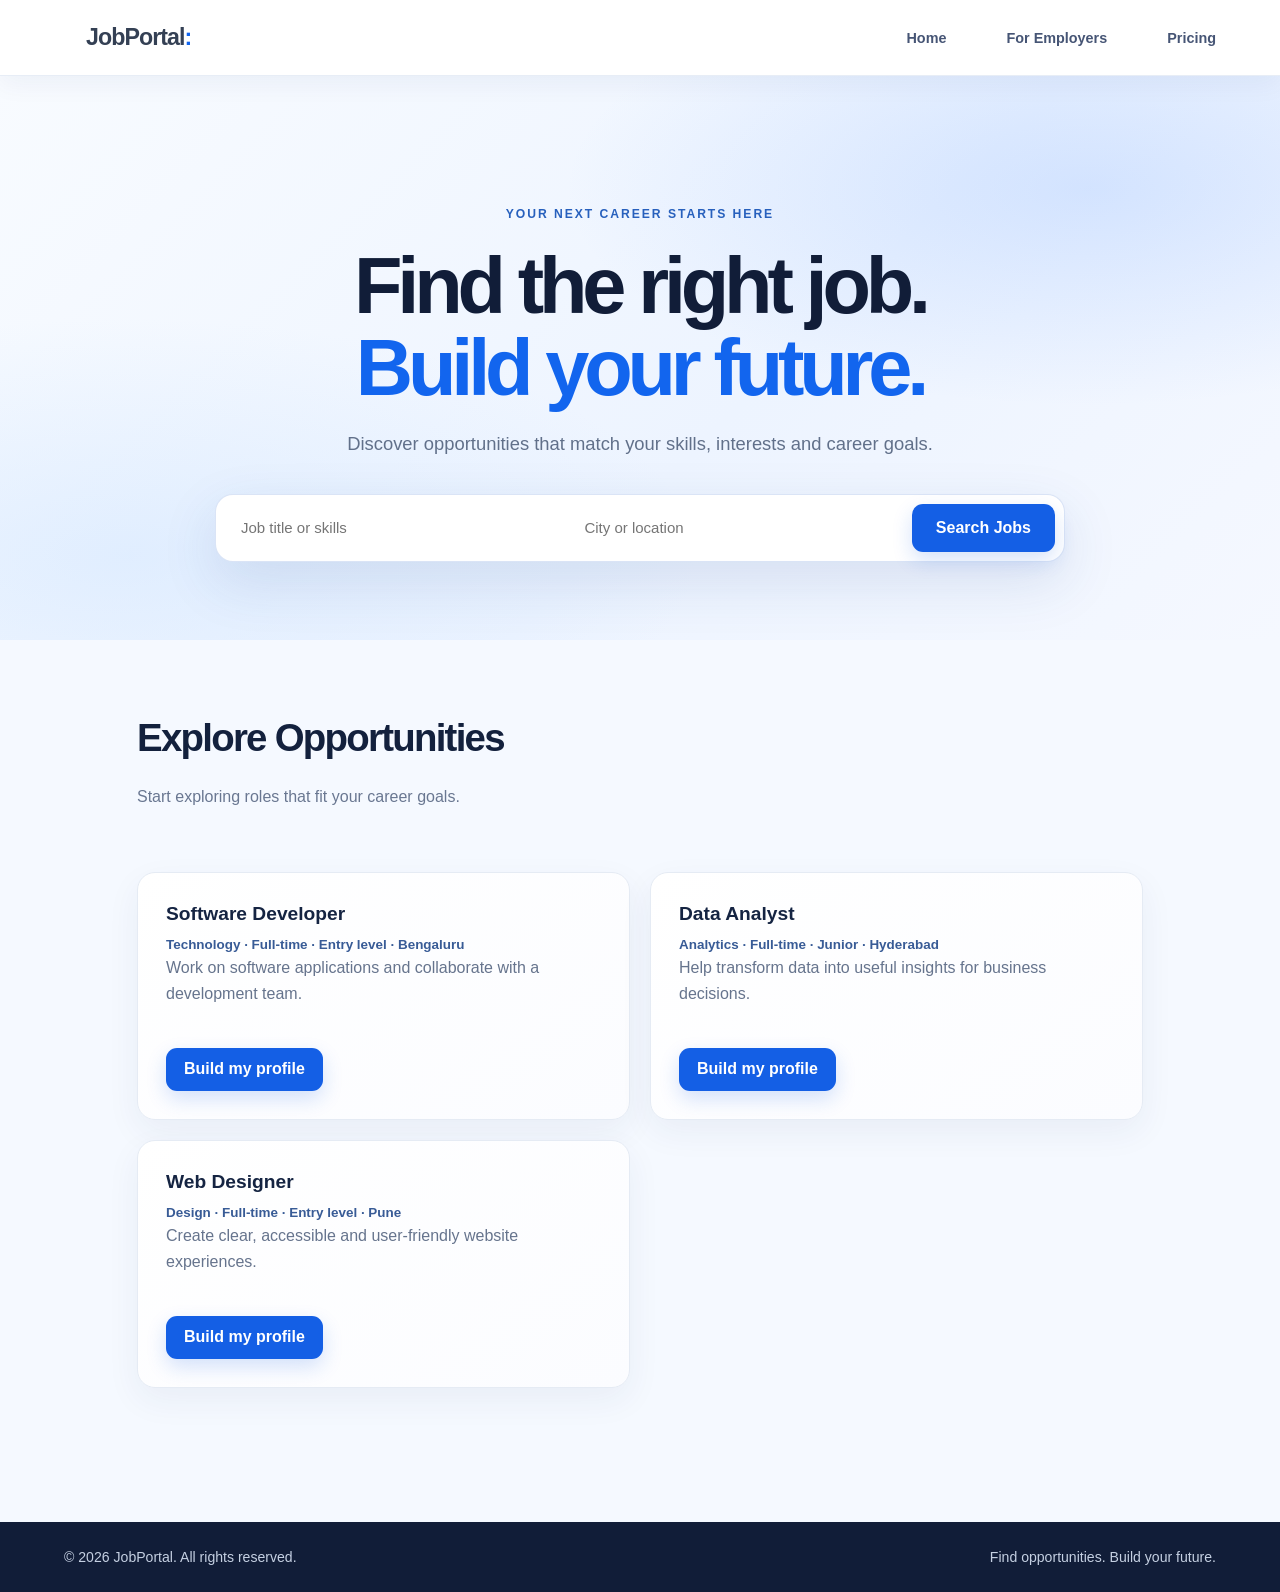
==== commit de367ba8: "Redesign JobPortal website Co-authored-by: Copilot <223556219+Copilot@users.noreply.github.com>" ====
--- a/pages/employee.html
+++ b/pages/employee.html
@@ -3,15 +3,17 @@
 <head>
     <meta charset="UTF-8">
     <meta name="viewport" content="width=device-width, initial-scale=1.0">
-    <title>Find Opportunities - JobPortal</title>
+    <meta name="description" content="Explore sample job opportunities and discover career tools on JobPortal.">
+    <title>Find Opportunities | JobPortal</title>
     <link rel="stylesheet" href="../css/style.css">
 </head>
 <body>
     <header class="employee-header">
-        <div class="employee-logo">LoremIpsum<span>:</span></div>
-        <nav>
+        <a class="employee-logo" href="../index.html">JobPortal<span>:</span></a>
+        <nav aria-label="Main navigation">
             <a href="../index.html">Home</a>
-            <a href="employer.html">For Employer</a>
+        <a href="employer.html">For Employers</a>
+        <a href="../pricing.html">Pricing</a>
         </nav>
     </header>
 
@@ -20,43 +22,43 @@
         <h1>Find the right job.<br><span>Build your future.</span></h1>
         <p>Discover opportunities that match your skills, interests and career goals.</p>
 
-        <form class="job-search" id="jobSearchForm">
-            <input id="jobKeyword" type="search" placeholder="Job title or skills">
-            <input id="jobLocation" type="search" placeholder="City or location">
+        <form class="job-search" id="jobSearchForm" role="search">
+            <input id="jobKeyword" type="search" aria-label="Job title or skills" placeholder="Job title or skills">
+            <input id="jobLocation" type="search" aria-label="City or location" placeholder="City or location">
             <button type="submit">Search Jobs</button>
         </form>
     </section>
 
-    <main class="employee-section">
+    <main class="employee-section" id="opportunities">
         <h2>Explore Opportunities</h2>
         <p>Start exploring roles that fit your career goals.</p>
 
         <div class="job-card">
             <h3>Software Developer</h3>
-            <p>Technology · Full-time · Entry level</p>
+            <p>Technology · Full-time · Entry level · Bengaluru</p>
             <p>Work on software applications and collaborate with a development team.</p>
-            <a class="employee-button" href="mailto:careers@example.com?subject=Software%20Developer%20Application">Apply Now</a>
+            <a class="employee-button" href="../index.html#for-job-seekers">Build my profile</a>
         </div>
 
         <div class="job-card">
             <h3>Data Analyst</h3>
-            <p>Analytics · Full-time · Junior</p>
+            <p>Analytics · Full-time · Junior · Hyderabad</p>
             <p>Help transform data into useful insights for business decisions.</p>
-            <a class="employee-button" href="mailto:careers@example.com?subject=Data%20Analyst%20Application">Apply Now</a>
+            <a class="employee-button" href="../index.html#for-job-seekers">Build my profile</a>
         </div>
 
         <div class="job-card">
             <h3>Web Designer</h3>
-            <p>Design · Full-time · Entry level</p>
+            <p>Design · Full-time · Entry level · Pune</p>
             <p>Create clear, accessible and user-friendly website experiences.</p>
-            <a class="employee-button" href="mailto:careers@example.com?subject=Web%20Designer%20Application">Apply Now</a>
+            <a class="employee-button" href="../index.html#for-job-seekers">Build my profile</a>
         </div>
 
         <p id="searchMessage" role="status"></p>
     </main>
 
     <footer class="employee-footer">
-        <p>© 2026 LoremIpsum. All rights reserved.</p>
+        <p>© 2026 JobPortal. All rights reserved.</p>
         <p>Find opportunities. Build your future.</p>
     </footer>
 
--- a/css/style.css
+++ b/css/style.css
@@ -1,3 +1,28 @@
+/*
+===============================================================================
+STYLESHEET GUIDE
+===============================================================================
+GLOBAL
+  1. CSS variables, reset, typography and navigation
+
+HOMEPAGE SECTIONS
+  2. Section 1 — Hero
+  3. Section 2 — For Employers
+  4. Section 3 — For Job Seekers
+  5. Section 4 — Success Stories
+  6. Section 5 — FAQ
+  7. Section 6 — Footer
+
+OTHER PAGES AND COMPONENTS
+  8. Employee / Post a Job page
+  9. Job portal cards and responsive layout
+  10. Shared animations and responsive overrides
+
+Note: Existing CSS rule order is intentionally preserved to avoid changing
+the cascade or the appearance/functionality of existing pages.
+===============================================================================
+*/
+
 /* Google Fonts are imported in HTML */
 :root {
     --primary-blue: #0052ff;
@@ -1710,7 +1735,7 @@
 }
 
 /* ==========================================================================
-   SECTION 3: COMMON QUESTIONS (FAQ)
+   SECTION 5: COMMON QUESTIONS (FAQ)
    ========================================================================== */
 
 .faq-section {
@@ -2172,7 +2197,7 @@
 }
 
 /* ==========================================================================
-   SECTION 4: FOOTER PAGE
+   SECTION 6: FOOTER PAGE
    ========================================================================== */
 
 .footer-section {
@@ -3386,3 +3411,1261 @@
 .hero-section .left-column .cta-group {
     animation: heroTextReveal 0.9s ease-out 0.45s both;
 }
+
+/* =========================================
+   SECTION 3: FOR JOB SEEKERS
+========================================= */
+
+.jobseekers-section {
+    --js-blue: #0755f5;
+    --js-navy: #082b78;
+    --js-text: #10152e;
+    --js-muted: #64718a;
+
+    position: relative;
+    overflow: hidden;
+    padding: 75px 5% 35px;
+    background:
+        radial-gradient(ellipse at 95% 5%,
+            rgba(177, 211, 255, 0.45), transparent 40%),
+        linear-gradient(135deg, #f1f8ff 0%, #ffffff 65%, #edf5ff 100%);
+    color: var(--js-text);
+    font-family: 'Manrope', sans-serif;
+}
+
+.jobseekers-section::before {
+    content: "";
+    position: absolute;
+    width: 430px;
+    height: 430px;
+    top: 100px;
+    right: -300px;
+    border: 55px solid rgba(59, 130, 246, 0.08);
+    border-radius: 50%;
+    pointer-events: none;
+}
+
+.jobseekers-container {
+    position: relative;
+    z-index: 1;
+    max-width: 1400px;
+    margin: 0 auto;
+    display: grid;
+    grid-template-columns: minmax(0, 1fr) minmax(0, 1fr);
+    align-items: center;
+    gap: 55px;
+}
+
+/* LEFT SIDE */
+
+.jobseekers-left {
+    min-width: 0;
+}
+
+.jobseekers-eyebrow {
+    margin-bottom: 22px;
+    color: var(--js-blue);
+    font-size: 14px;
+    font-weight: 800;
+    letter-spacing: 3px;
+}
+
+.jobseekers-title {
+    margin: 0 0 25px;
+    color: #080d25;
+    font-size: clamp(36px, 4.2vw, 66px);
+    font-weight: 800;
+    line-height: 1.13;
+    letter-spacing: -2.5px;
+}
+
+.jobseekers-title span {
+    display: block;
+    color: var(--js-blue);
+    font-style: italic;
+}
+
+.jobseekers-description {
+    max-width: 560px;
+    margin: 0 0 28px;
+    color: #56647e;
+    font-size: 18px;
+    line-height: 1.8;
+}
+
+.jobseekers-actions {
+    display: flex;
+    flex-wrap: wrap;
+    align-items: center;
+    gap: 15px;
+    margin-bottom: 28px;
+}
+
+.jobseekers-btn {
+    display: inline-flex;
+    justify-content: center;
+    align-items: center;
+    gap: 14px;
+    min-height: 58px;
+    padding: 0 25px;
+    border: 1px solid transparent;
+    border-radius: 50px;
+    font-size: 15px;
+    font-weight: 700;
+    text-decoration: none;
+    transition: transform 0.2s ease, box-shadow 0.2s ease;
+}
+
+.jobseekers-btn:hover {
+    transform: translateY(-3px);
+}
+
+.jobseekers-btn-primary {
+    background: var(--js-blue);
+    color: #ffffff;
+    box-shadow: 0 12px 25px rgba(7, 85, 245, 0.2);
+}
+
+.jobseekers-btn-primary:hover {
+    box-shadow: 0 16px 30px rgba(7, 85, 245, 0.28);
+}
+
+.jobseekers-btn-secondary {
+    border-color: #d1dff5;
+    background: #ffffff;
+    color: var(--js-blue);
+}
+
+.jobseekers-benefits {
+    display: grid;
+    gap: 13px;
+    margin: 0;
+    padding: 0;
+    list-style: none;
+    color: #475875;
+    font-size: 14px;
+}
+
+.jobseekers-benefits li::first-letter {
+    color: var(--js-blue);
+}
+
+/* RIGHT SIDE */
+
+.jobseekers-right {
+    min-width: 0;
+    width: 100%;
+    max-width: 650px;
+    margin: 0 auto;
+}
+
+.jobseekers-card-label {
+    width: fit-content;
+    max-width: 100%;
+    margin: 0 auto 14px;
+    padding: 9px 20px;
+    border: 1px solid #b9cef4;
+    border-radius: 50px;
+    background: rgba(255, 255, 255, 0.75);
+    color: var(--js-navy);
+    font-size: 11px;
+    font-weight: 800;
+    letter-spacing: 1.1px;
+    text-align: center;
+}
+
+.jobseekers-profile-card {
+    overflow: hidden;
+    border-radius: 28px;
+    background: #ffffff;
+    box-shadow: 0 25px 60px rgba(30, 75, 145, 0.18);
+}
+
+/* CARD HEADER */
+
+.jobseekers-card-header {
+    display: flex;
+    align-items: center;
+    justify-content: space-between;
+    gap: 12px;
+    padding: 22px 25px;
+    background: linear-gradient(115deg, #092d80, #0755e9);
+    color: #ffffff;
+}
+
+.jobseekers-brand {
+    display: flex;
+    align-items: center;
+    gap: 12px;
+    min-width: 0;
+}
+
+.jobseekers-brand-icon {
+    display: grid;
+    place-items: center;
+    width: 43px;
+    height: 43px;
+    flex-shrink: 0;
+    border-radius: 13px;
+    background: rgba(255, 255, 255, 0.15);
+    font-size: 28px;
+    font-weight: 800;
+}
+
+.jobseekers-brand h3 {
+    margin: 0;
+    font-size: 21px;
+    font-weight: 800;
+}
+
+.jobseekers-brand p {
+    margin: 4px 0 0;
+    font-size: 9px;
+    letter-spacing: 1.3px;
+}
+
+.jobseekers-brand-tag {
+    padding: 10px 13px;
+    border: 1px solid rgba(255, 255, 255, 0.3);
+    border-radius: 24px;
+    font-size: 10px;
+    line-height: 1.5;
+    text-align: center;
+}
+
+/* PROFILE BODY */
+
+.jobseekers-card-body {
+    padding: 24px;
+}
+
+.jobseekers-profile-top {
+    display: grid;
+    grid-template-columns: 145px minmax(0, 1fr);
+    gap: 22px;
+    align-items: center;
+    margin-bottom: 25px;
+}
+
+.jobseekers-avatar-wrap {
+    display: flex;
+    flex-direction: column;
+    align-items: center;
+    gap: 12px;
+}
+
+.jobseekers-avatar {
+    width: 125px;
+    height: 125px;
+    border: 4px solid #e5efff;
+    border-radius: 50%;
+    object-fit: cover;
+}
+
+.jobseekers-available {
+    display: inline-flex;
+    align-items: center;
+    gap: 6px;
+    padding: 8px 10px;
+    border-radius: 30px;
+    background: #dcfce7;
+    color: #166534;
+    font-size: 10px;
+    font-weight: 700;
+    white-space: nowrap;
+}
+
+.jobseekers-available span {
+    width: 7px;
+    height: 7px;
+    border-radius: 50%;
+    background: #16a34a;
+}
+
+.jobseekers-person-details {
+    min-width: 0;
+}
+
+.jobseekers-person-details h3 {
+    margin: 0 0 7px;
+    font-size: clamp(18px, 2vw, 25px);
+    font-weight: 800;
+    overflow-wrap: anywhere;
+}
+
+.jobseekers-verified {
+    display: inline-grid;
+    place-items: center;
+    width: 19px;
+    height: 19px;
+    border-radius: 50%;
+    background: #1684f8;
+    color: white;
+    font-size: 12px;
+}
+
+.jobseekers-person-details p {
+    margin: 7px 0;
+    color: #46546d;
+    font-size: 12px;
+    line-height: 1.5;
+    overflow-wrap: anywhere;
+}
+
+.jobseekers-person-details .jobseekers-role {
+    color: #17233d;
+    font-size: 14px;
+    font-weight: 600;
+}
+
+/* SKILLS */
+
+.jobseekers-skills-box {
+    padding: 17px;
+    border: 1px solid #e6edf7;
+    border-radius: 18px;
+    background: #fcfdff;
+}
+
+.jobseekers-skills-box h4,
+.jobseekers-info-item h4 {
+    margin: 0 0 13px;
+    color: #182540;
+    font-size: 11px;
+    font-weight: 800;
+}
+
+.jobseekers-skills {
+    display: flex;
+    flex-wrap: wrap;
+    gap: 8px;
+}
+
+.jobseekers-skills span {
+    padding: 8px 12px;
+    border-radius: 25px;
+    background: #edf4ff;
+    color: #244477;
+    font-size: 10px;
+    font-weight: 700;
+}
+
+/* PROFESSIONAL INFORMATION */
+
+.jobseekers-info-grid {
+    display: grid;
+    grid-template-columns: 1.3fr 0.85fr 1fr;
+    margin-top: 18px;
+}
+
+.jobseekers-info-item {
+    min-width: 0;
+    padding: 5px 12px;
+    border-right: 1px solid #e6edf7;
+}
+
+.jobseekers-info-item:first-child {
+    padding-left: 0;
+}
+
+.jobseekers-info-item:last-child {
+    padding-right: 0;
+    border-right: none;
+}
+
+.jobseekers-info-item h4 {
+    font-size: 9px;
+    line-height: 1.6;
+}
+
+.jobseekers-info-item p {
+    margin: 8px 0;
+    color: #46546d;
+    font-size: 10px;
+    line-height: 1.5;
+    overflow-wrap: anywhere;
+}
+
+.jobseekers-info-item strong {
+    display: block;
+    margin-top: 12px;
+    font-size: 18px;
+}
+
+/* CARD FOOTER */
+
+.jobseekers-card-footer {
+    display: flex;
+    align-items: center;
+    justify-content: space-between;
+    gap: 12px;
+    padding: 18px 25px;
+    background: #082c79;
+    color: #ffffff;
+}
+
+.jobseekers-card-footer p {
+    margin: 0;
+    font-family: 'Caveat', cursive;
+    font-size: clamp(17px, 2vw, 25px);
+}
+
+.jobseekers-card-footer span {
+    flex-shrink: 0;
+    font-size: 9px;
+    font-weight: 800;
+    line-height: 1.6;
+    text-align: right;
+}
+
+/* BOTTOM FEATURES */
+
+.jobseekers-features {
+    display: grid;
+    grid-template-columns: repeat(4, minmax(0, 1fr));
+    max-width: 1400px;
+    margin: 55px auto 0;
+    padding-top: 30px;
+    border-top: 1px solid #dce8f7;
+}
+
+.jobseekers-feature {
+    display: flex;
+    align-items: center;
+    gap: 14px;
+    min-width: 0;
+    padding: 10px 20px;
+    border-right: 1px solid #dce8f7;
+}
+
+.jobseekers-feature:first-child {
+    padding-left: 0;
+}
+
+.jobseekers-feature:last-child {
+    padding-right: 0;
+    border-right: none;
+}
+
+.jobseekers-feature-icon {
+    display: grid;
+    place-items: center;
+    width: 55px;
+    height: 55px;
+    flex-shrink: 0;
+    border-radius: 50%;
+    background: #e6f1ff;
+    color: var(--js-blue);
+    font-size: 31px;
+    font-weight: 700;
+}
+
+.jobseekers-feature h4 {
+    margin: 0 0 7px;
+    font-size: 13px;
+    font-weight: 800;
+}
+
+.jobseekers-feature p {
+    margin: 0;
+    color: #697791;
+    font-size: 11px;
+    line-height: 1.6;
+}
+
+/* TABLET */
+
+@media (max-width: 1050px) {
+    .jobseekers-container {
+        grid-template-columns: 1fr;
+        gap: 45px;
+    }
+
+    .jobseekers-left {
+        max-width: 700px;
+    }
+
+    .jobseekers-right {
+        max-width: 650px;
+    }
+
+    .jobseekers-features {
+        grid-template-columns: repeat(2, minmax(0, 1fr));
+        row-gap: 18px;
+    }
+
+    .jobseekers-feature:nth-child(2) {
+        border-right: none;
+    }
+
+    .jobseekers-feature:nth-child(3) {
+        padding-left: 0;
+    }
+}
+
+/* MOBILE */
+
+@media (max-width: 600px) {
+    .jobseekers-section {
+        padding: 50px 18px 28px;
+    }
+
+    .jobseekers-eyebrow {
+        font-size: 11px;
+        letter-spacing: 2px;
+    }
+
+    .jobseekers-title {
+        font-size: clamp(34px, 9vw, 46px);
+        letter-spacing: -1.5px;
+    }
+
+    .jobseekers-description {
+        font-size: 15px;
+        line-height: 1.7;
+    }
+
+    .jobseekers-actions {
+        align-items: stretch;
+        flex-direction: column;
+    }
+
+    .jobseekers-btn {
+        width: 100%;
+        box-sizing: border-box;
+    }
+
+    .jobseekers-card-header {
+        padding: 17px 15px;
+    }
+
+    .jobseekers-brand h3 {
+        font-size: 17px;
+    }
+
+    .jobseekers-brand-tag {
+        padding: 8px;
+        font-size: 9px;
+    }
+
+    .jobseekers-card-body {
+        padding: 17px 13px;
+    }
+
+    .jobseekers-profile-top {
+        grid-template-columns: 1fr;
+        text-align: center;
+        gap: 18px;
+    }
+
+    .jobseekers-avatar {
+        width: 110px;
+        height: 110px;
+    }
+
+    .jobseekers-person-details h3 {
+        font-size: 22px;
+    }
+
+    .jobseekers-skills-box {
+        padding: 13px;
+    }
+
+    .jobseekers-info-grid {
+        grid-template-columns: 1fr;
+        gap: 15px;
+    }
+
+    .jobseekers-info-item,
+    .jobseekers-info-item:first-child,
+    .jobseekers-info-item:last-child {
+        padding: 0 0 13px;
+        border-right: none;
+        border-bottom: 1px solid #e6edf7;
+    }
+
+    .jobseekers-info-item:last-child {
+        padding-bottom: 0;
+        border-bottom: none;
+    }
+
+    .jobseekers-card-footer {
+        padding: 16px;
+    }
+
+    .jobseekers-features {
+        grid-template-columns: 1fr;
+        margin-top: 35px;
+        gap: 12px;
+    }
+
+    .jobseekers-feature,
+    .jobseekers-feature:first-child,
+    .jobseekers-feature:nth-child(3),
+    .jobseekers-feature:last-child {
+        padding: 12px 0;
+        border-right: none;
+        border-bottom: 1px solid #dce8f7;
+    }
+
+    .jobseekers-feature:last-child {
+        border-bottom: none;
+    }
+}
+
+/* ==========================================
+   SECTION 4: SUCCESS STORIES
+========================================== */
+
+.success-stories-section {
+    position: relative;
+    overflow: hidden;
+    padding: 75px 5% 65px;
+    color: #10152e;
+    font-family: 'Manrope', sans-serif;
+    background:
+        radial-gradient(ellipse at 0% 0%,
+            rgba(190, 219, 254, 0.45), transparent 38%),
+        radial-gradient(ellipse at 100% 100%,
+            rgba(191, 219, 254, 0.45), transparent 40%),
+        linear-gradient(135deg, #eff7ff, #ffffff 55%, #edf5ff);
+}
+
+.success-stories-container {
+    max-width: 1450px;
+    margin: 0 auto;
+}
+
+/* HEADING */
+
+.success-stories-heading {
+    position: relative;
+    display: grid;
+    grid-template-columns: 180px minmax(0, 1fr) 180px;
+    align-items: center;
+    gap: 20px;
+    margin-bottom: 48px;
+}
+
+.success-heading-center {
+    text-align: center;
+}
+
+.success-eyebrow {
+    display: flex;
+    align-items: center;
+    justify-content: center;
+    gap: 14px;
+    margin-bottom: 16px;
+    color: #2257b5;
+    font-size: 12px;
+    font-weight: 800;
+    letter-spacing: 3px;
+}
+
+.success-eyebrow span {
+    width: 30px;
+    height: 1px;
+    background: #6895df;
+}
+
+.success-heading-center h2 {
+    margin: 0 0 16px;
+    font-size: clamp(30px, 3.6vw, 49px);
+    font-weight: 800;
+    line-height: 1.2;
+    letter-spacing: -1.5px;
+}
+
+.success-heading-center h2 em {
+    color: #0755f5;
+    font-style: italic;
+}
+
+.success-heading-center > p {
+    max-width: 760px;
+    margin: 0 auto;
+    color: #66738b;
+    font-size: 16px;
+    line-height: 1.75;
+}
+
+/* HANDWRITTEN DECORATIONS */
+
+.success-stories-note {
+    color: #0755c9;
+    font-family: 'Caveat', cursive;
+    font-size: 27px;
+    font-weight: 700;
+    line-height: 1.05;
+    transform: rotate(-7deg);
+}
+
+.success-note-left {
+    justify-self: center;
+}
+
+.success-note-right {
+    justify-self: center;
+    transform: rotate(-8deg);
+}
+
+.success-stories-note span {
+    display: block;
+    width: 125px;
+    height: 12px;
+    margin-top: 8px;
+    border-top: 3px solid #0755c9;
+    border-radius: 50%;
+    transform: rotate(-8deg);
+}
+
+/* CAROUSEL */
+
+.success-carousel {
+    position: relative;
+}
+
+.success-stories-track {
+    display: grid;
+    grid-template-columns: repeat(4, minmax(0, 1fr));
+    gap: 18px;
+}
+
+/* TESTIMONIAL CARD */
+
+.success-story-card {
+    display: flex;
+    flex-direction: column;
+    min-width: 0;
+    padding: 23px 21px;
+    border: 1px solid rgba(220, 232, 249, 0.9);
+    border-radius: 22px;
+    background: rgba(255, 255, 255, 0.96);
+    box-shadow: 0 12px 35px rgba(37, 76, 135, 0.07);
+    transition: transform 0.25s ease, box-shadow 0.25s ease;
+}
+
+.success-story-card:hover {
+    transform: translateY(-5px);
+    box-shadow: 0 18px 40px rgba(37, 76, 135, 0.13);
+}
+
+.success-story-top {
+    display: flex;
+    align-items: center;
+    justify-content: space-between;
+    gap: 8px;
+    margin-bottom: 10px;
+}
+
+.success-quote {
+    height: 36px;
+    color: #0755e9;
+    font-family: Georgia, serif;
+    font-size: 53px;
+    font-weight: 800;
+    line-height: 1;
+}
+
+.success-stage {
+    max-width: 75%;
+    padding: 8px 12px;
+    border-radius: 30px;
+    background: #eaf3ff;
+    color: #315d9e;
+    font-size: 10px;
+    font-weight: 700;
+    text-align: center;
+}
+
+.success-story-card blockquote {
+    flex: 1;
+    margin: 5px 0 18px;
+    color: #30394d;
+    font-size: 15px;
+    line-height: 1.58;
+}
+
+.success-person {
+    display: flex;
+    align-items: center;
+    gap: 13px;
+    min-width: 0;
+    padding-top: 18px;
+    border-top: 1px solid #e6eaf1;
+}
+
+.success-person img {
+    width: 66px;
+    height: 66px;
+    flex-shrink: 0;
+    border-radius: 50%;
+    object-fit: cover;
+    border: 2px solid #e7effc;
+}
+
+.success-person-info {
+    min-width: 0;
+}
+
+.success-person-info h3 {
+    margin: 0 0 5px;
+    color: #151b2d;
+    font-size: 14px;
+    font-weight: 800;
+}
+
+.success-person-info p {
+    margin: 0 0 5px;
+    color: #6b7890;
+    font-size: 12px;
+    line-height: 1.45;
+}
+
+.success-person-info > span {
+    display: block;
+    color: #64748b;
+    font-size: 11px;
+    line-height: 1.5;
+}
+
+.success-skills {
+    display: flex;
+    flex-wrap: wrap;
+    gap: 7px;
+    margin-top: 18px;
+}
+
+.success-skills span {
+    padding: 8px 10px;
+    border-radius: 7px;
+    background: #eaf3ff;
+    color: #315d9e;
+    font-size: 10px;
+    font-weight: 600;
+}
+
+/* CAROUSEL ARROWS */
+
+.success-arrow {
+    position: absolute;
+    top: 43%;
+    z-index: 2;
+    display: grid;
+    place-items: center;
+    width: 45px;
+    height: 45px;
+    padding: 0;
+    border: 1px solid #edf1f8;
+    border-radius: 50%;
+    background: #ffffff;
+    color: #15213a;
+    font-size: 31px;
+    line-height: 1;
+    cursor: pointer;
+    box-shadow: 0 5px 18px rgba(22, 53, 98, 0.09);
+    transition: background 0.2s ease, color 0.2s ease;
+}
+
+.success-arrow:hover {
+    background: #0755f5;
+    color: #ffffff;
+}
+
+.success-prev {
+    left: -22px;
+}
+
+.success-next {
+    right: -22px;
+}
+
+/* DOT INDICATORS */
+
+.success-carousel-dots {
+    display: flex;
+    justify-content: center;
+    align-items: center;
+    gap: 10px;
+    margin-top: 28px;
+}
+
+.success-dot {
+    width: 11px;
+    height: 11px;
+    padding: 0;
+    border: 0;
+    border-radius: 50%;
+    background: #cbdaf0;
+    cursor: pointer;
+}
+
+.success-dot.active {
+    background: #0755f5;
+    transform: scale(1.08);
+}
+
+/* TABLET */
+
+@media (max-width: 1100px) {
+    .success-stories-heading {
+        grid-template-columns: 1fr;
+    }
+
+    .success-stories-note {
+        display: none;
+    }
+
+    .success-stories-track {
+        grid-template-columns: repeat(2, minmax(0, 1fr));
+    }
+
+    .success-arrow {
+        top: 50%;
+    }
+
+    .success-prev {
+        left: -16px;
+    }
+
+    .success-next {
+        right: -16px;
+    }
+}
+
+/* Shared navigation refinements */
+@media (max-width: 1050px) {
+    .nav-container {
+        width: 96%;
+        gap: 24px;
+        padding: 0 12px;
+    }
+
+    .logo {
+        font-size: 1.35rem;
+        white-space: nowrap;
+    }
+
+    .nav-links {
+        gap: 22px;
+    }
+}
+
+@media (max-width: 760px) {
+    .navbar {
+        padding: 12px 0;
+    }
+
+    .nav-container {
+        flex-wrap: wrap;
+        justify-content: center;
+        gap: 8px 24px;
+    }
+
+    .nav-links {
+        width: 100%;
+        justify-content: center;
+        gap: 22px;
+        flex-wrap: wrap;
+    }
+
+    .nav-links a {
+        font-size: 0.85rem;
+    }
+}
+
+/* Job seeker page */
+.employee-header {
+    position: sticky;
+    top: 0;
+    z-index: 20;
+    min-height: 76px;
+    padding: 14px max(5vw, 24px);
+    background: rgba(255, 255, 255, 0.94);
+    border-bottom: 1px solid #e7edf6;
+    box-shadow: 0 8px 26px rgba(23, 49, 93, 0.05);
+    backdrop-filter: blur(16px);
+}
+
+.employee-logo {
+    color: #102142;
+    font-size: 1.45rem;
+    font-weight: 800;
+    letter-spacing: -0.04em;
+    text-decoration: none;
+}
+
+.employee-logo span {
+    color: #1265ee;
+}
+
+.employee-header nav {
+    display: flex;
+    align-items: center;
+    gap: clamp(18px, 3vw, 38px);
+}
+
+.employee-header a:not(.employee-logo) {
+    color: #465575;
+    font-size: 0.9rem;
+    font-weight: 700;
+    text-decoration: none;
+    transition: color 0.2s ease;
+}
+
+.employee-header a:hover,
+.employee-header a:focus-visible {
+    color: #1265ee;
+}
+
+.employee-hero {
+    position: relative;
+    overflow: hidden;
+    padding: clamp(76px, 10vw, 128px) 24px 78px;
+    background:
+        radial-gradient(ellipse at 85% 20%, rgba(113, 165, 255, 0.22), transparent 34%),
+        radial-gradient(ellipse at 10% 85%, rgba(168, 207, 255, 0.24), transparent 35%),
+        linear-gradient(135deg, #f8fbff, #edf4ff 58%, #f5f8ff);
+    text-align: center;
+}
+
+.employee-hero > p:first-child {
+    color: #2760bd;
+    font-size: 0.76rem;
+    font-weight: 800;
+    letter-spacing: 0.16em;
+}
+
+.employee-hero h1 {
+    max-width: 850px;
+    margin: 20px auto 18px;
+    color: #111d38;
+    font-size: clamp(2.8rem, 6.2vw, 5rem);
+    letter-spacing: -0.065em;
+    line-height: 1.04;
+}
+
+.employee-hero h1 span {
+    color: #1265ee;
+}
+
+.employee-hero > p:nth-of-type(2) {
+    max-width: 620px;
+    margin: 0 auto;
+    color: #61708a;
+    font-size: clamp(1rem, 1.7vw, 1.15rem);
+    line-height: 1.75;
+}
+
+.job-search {
+    width: min(850px, 100%);
+    margin: 34px auto 0;
+    padding: 9px;
+    border: 1px solid rgba(214, 226, 245, 0.9);
+    border-radius: 18px;
+    background: #ffffff;
+    box-shadow: 0 20px 55px rgba(36, 77, 143, 0.13);
+}
+
+.job-search input {
+    min-height: 48px;
+    padding: 0 16px;
+    border: 0;
+    border-radius: 11px;
+    color: #14213d;
+    outline: none;
+}
+
+.job-search input:focus-visible {
+    box-shadow: inset 0 0 0 2px #83aef9;
+}
+
+.job-search button,
+.employee-button {
+    border: 0;
+    border-radius: 11px;
+    background: #145fe5;
+    box-shadow: 0 8px 20px rgba(20, 95, 229, 0.18);
+    color: #ffffff;
+    font-weight: 800;
+    transition: background 0.2s ease, transform 0.2s ease;
+}
+
+.job-search button {
+    min-height: 48px;
+    padding: 0 24px;
+}
+
+.job-search button:hover,
+.employee-button:hover {
+    transform: translateY(-1px);
+    background: #084fc8;
+}
+
+.employee-section {
+    width: min(1120px, 90%);
+    margin: 76px auto 96px;
+}
+
+.employee-section > h2 {
+    color: #13213d;
+    font-size: clamp(1.8rem, 3vw, 2.5rem);
+    letter-spacing: -0.045em;
+}
+
+.employee-section > p {
+    margin: 8px 0 28px;
+    color: #697791;
+}
+
+.employee-section .job-card {
+    min-height: 230px;
+    padding: 28px;
+    border: 1px solid #e5ebf4;
+    border-radius: 18px;
+    background: linear-gradient(145deg, #ffffff, #fbfcff);
+    box-shadow: 0 12px 34px rgba(28, 53, 96, 0.06);
+}
+
+.employee-section .job-card h3 {
+    color: #152442;
+    font-size: 1.2rem;
+}
+
+.employee-section .job-card p {
+    color: #66748d;
+}
+
+.employee-section .job-card p:first-of-type {
+    color: #385b96;
+    font-size: 0.84rem;
+    font-weight: 700;
+}
+
+.employee-section .job-card[hidden] {
+    display: none !important;
+}
+
+.employee-section .employee-button {
+    display: inline-flex;
+    align-items: center;
+    min-height: 43px;
+    margin-top: 20px;
+    padding: 0 18px;
+    text-decoration: none;
+}
+
+.employee-footer {
+    display: flex;
+    justify-content: space-between;
+    gap: 20px;
+    padding: 27px max(5vw, 24px);
+    background: #111d38;
+    color: #ffffff;
+    font-size: 0.88rem;
+}
+
+.employee-footer p {
+    margin: 0;
+    color: #c5d0e2;
+}
+
+@media (max-width: 650px) {
+    .employee-header {
+        align-items: flex-start;
+    }
+
+    .employee-header nav {
+        width: 100%;
+        justify-content: flex-start;
+        gap: 20px;
+    }
+
+    .employee-hero {
+        padding: 70px 20px 58px;
+    }
+
+    .job-search {
+        gap: 8px;
+        padding: 10px;
+    }
+
+    .job-search input,
+    .job-search button {
+        width: 100%;
+    }
+
+    .employee-section {
+        margin: 54px auto 68px;
+    }
+
+    .employee-section .job-card {
+        padding: 22px;
+    }
+
+    .employee-footer {
+        flex-direction: column;
+    }
+}
+
+/* MOBILE */
+
+@media (max-width: 600px) {
+    .success-stories-section {
+        padding: 50px 20px;
+    }
+
+    .success-stories-heading {
+        margin-bottom: 30px;
+    }
+
+    .success-heading-center h2 {
+        font-size: 32px;
+        letter-spacing: -0.8px;
+    }
+
+    .success-heading-center > p {
+        font-size: 14px;
+    }
+
+    .success-eyebrow {
+        font-size: 10px;
+        letter-spacing: 2px;
+    }
+
+    .success-stories-track {
+        display: flex;
+        overflow-x: auto;
+        scroll-snap-type: x mandatory;
+        scroll-behavior: smooth;
+        gap: 15px;
+        padding: 3px 2px 15px;
+        scrollbar-width: none;
+    }
+
+    .success-stories-track::-webkit-scrollbar {
+        display: none;
+    }
+
+    .success-story-card {
+        flex: 0 0 100%;
+        scroll-snap-align: center;
+        box-sizing: border-box;
+    }
+
+    .success-arrow {
+        top: 50%;
+        width: 38px;
+        height: 38px;
+        font-size: 26px;
+    }
+
+    .success-prev {
+        left: -12px;
+    }
+
+    .success-next {
+        right: -12px;
+    }
+}
